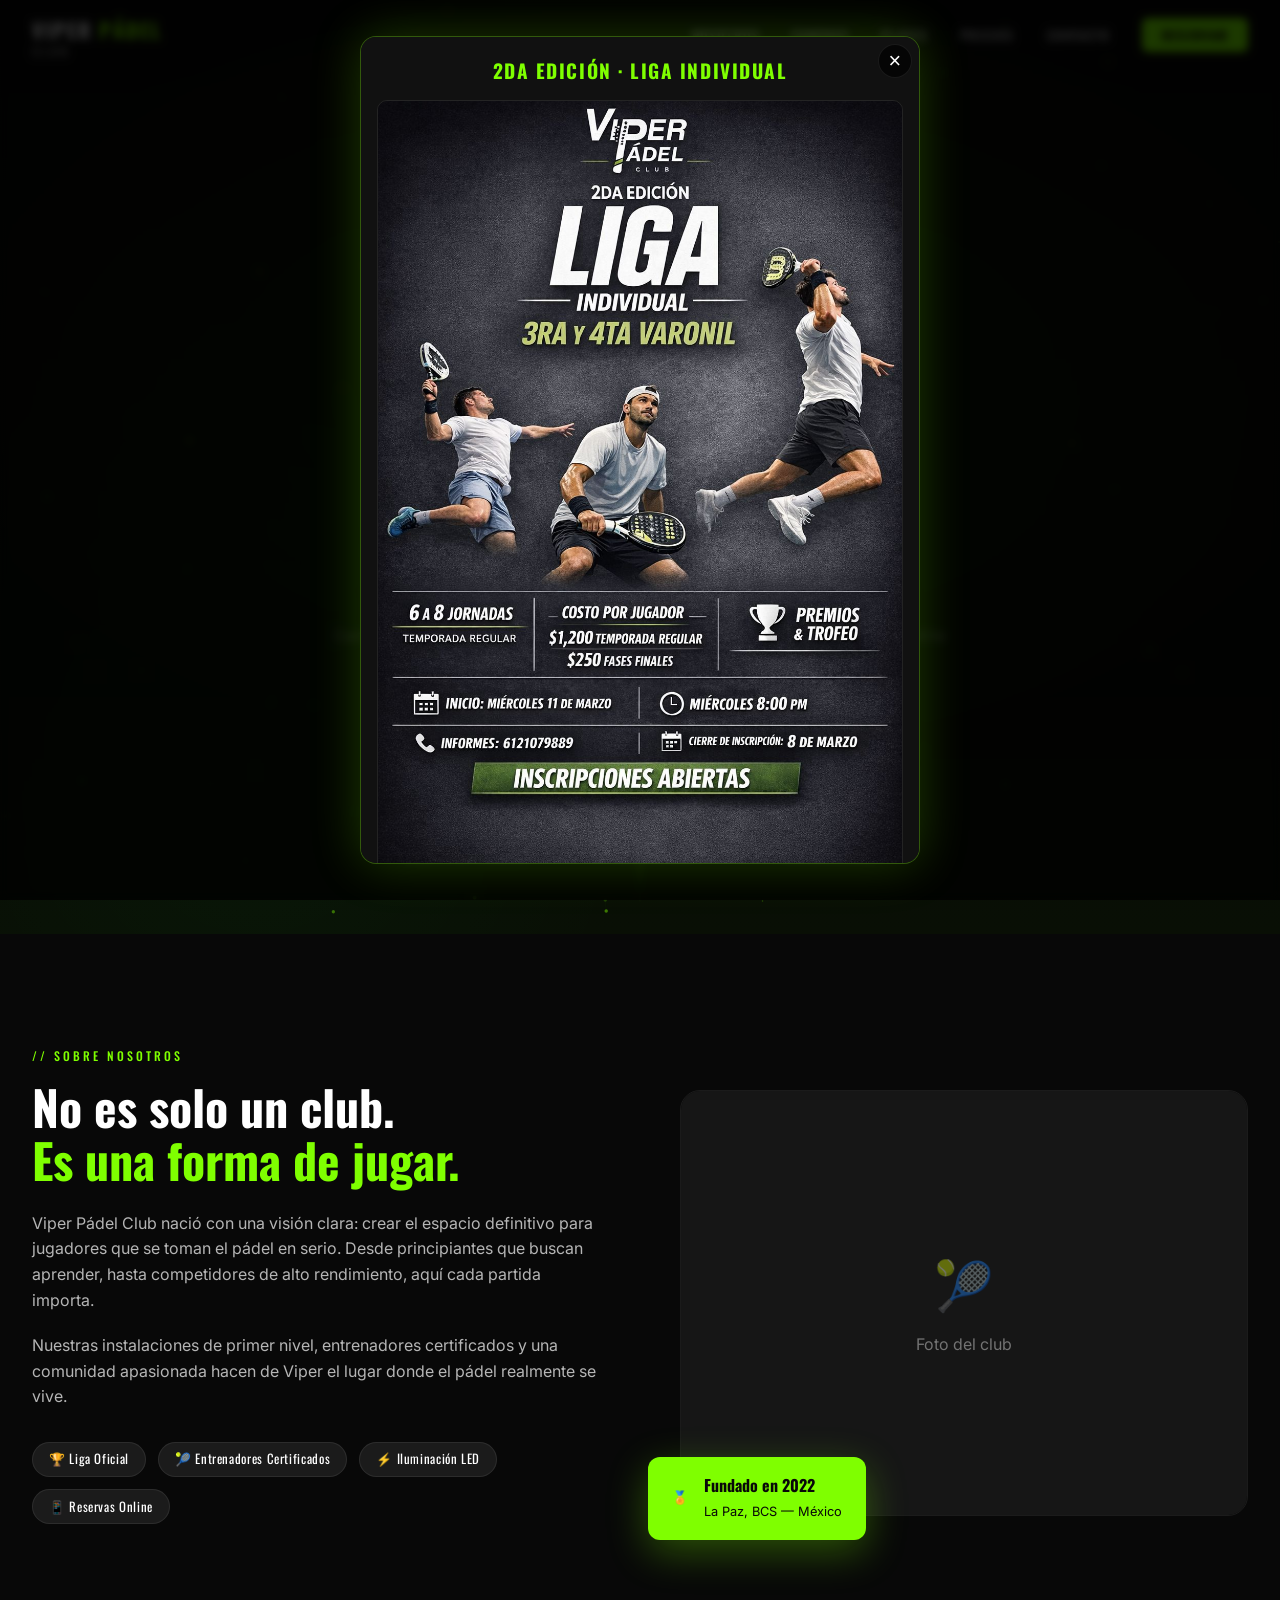
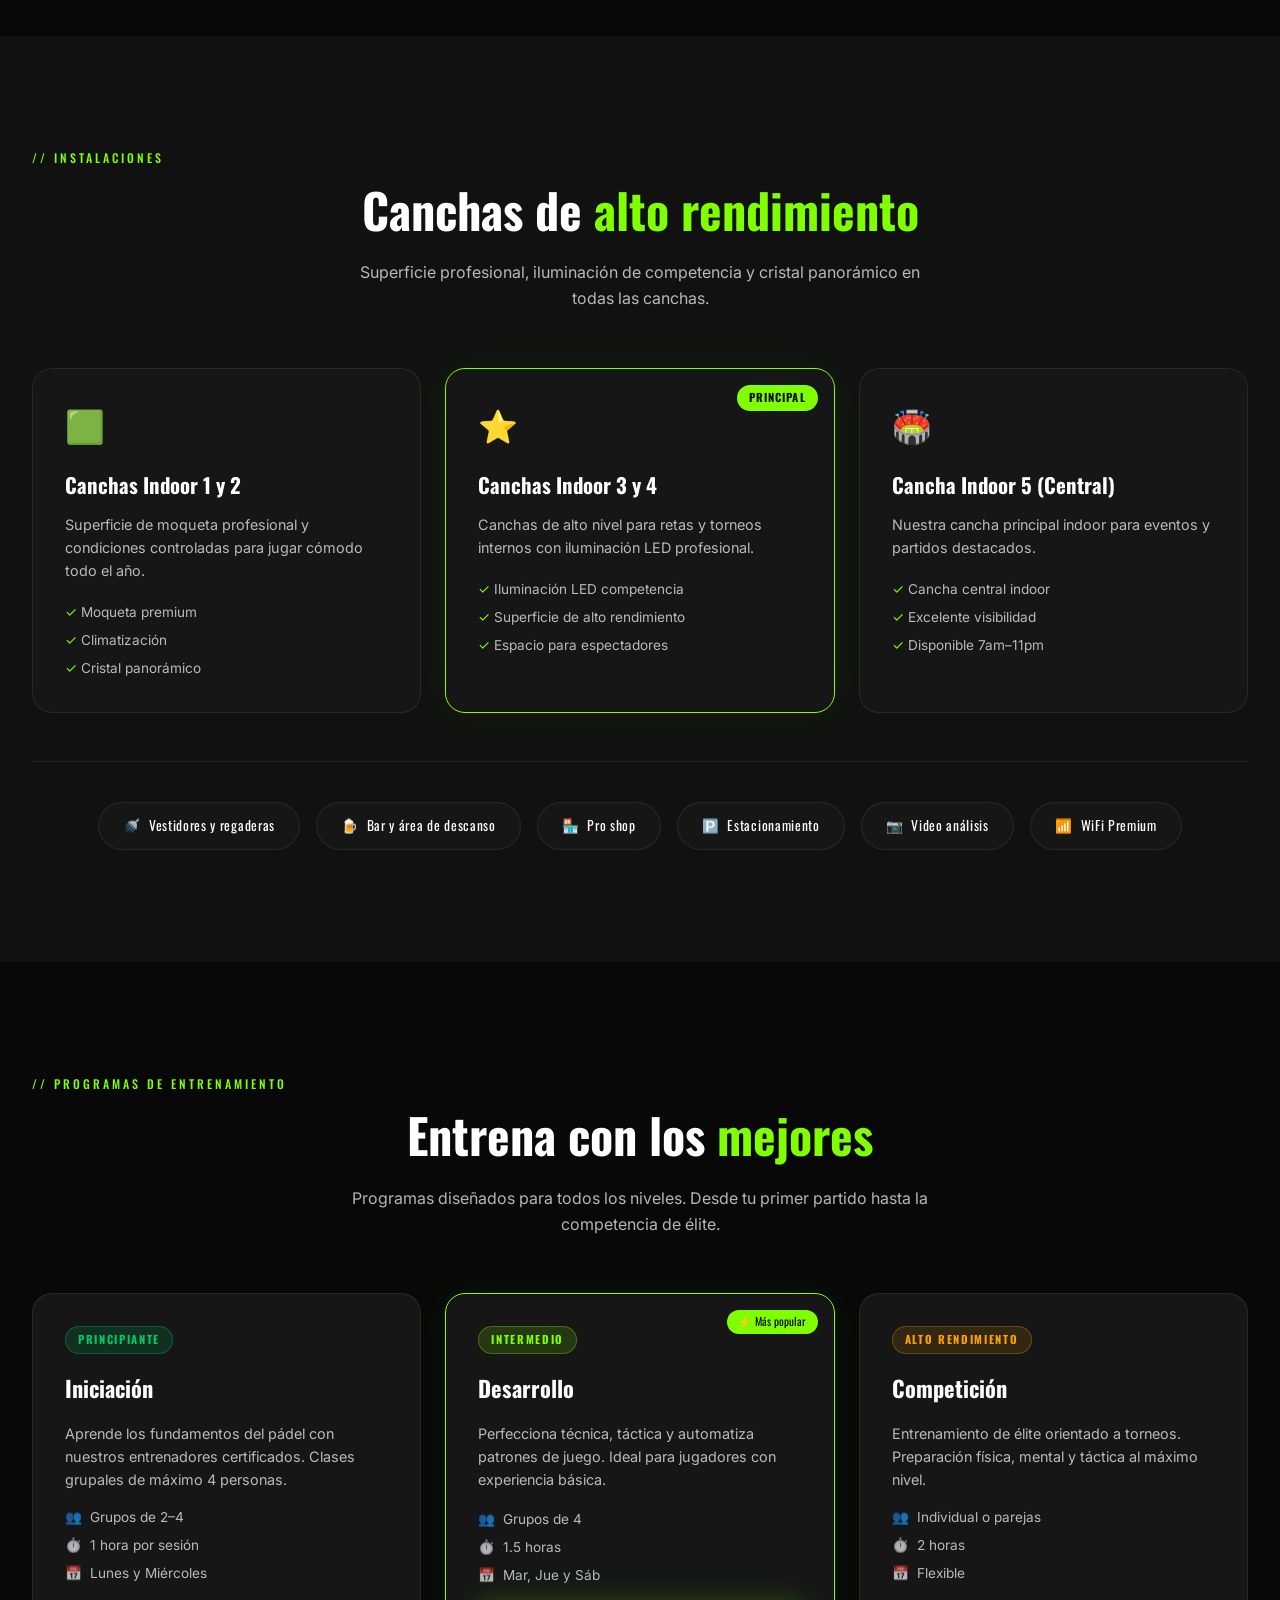
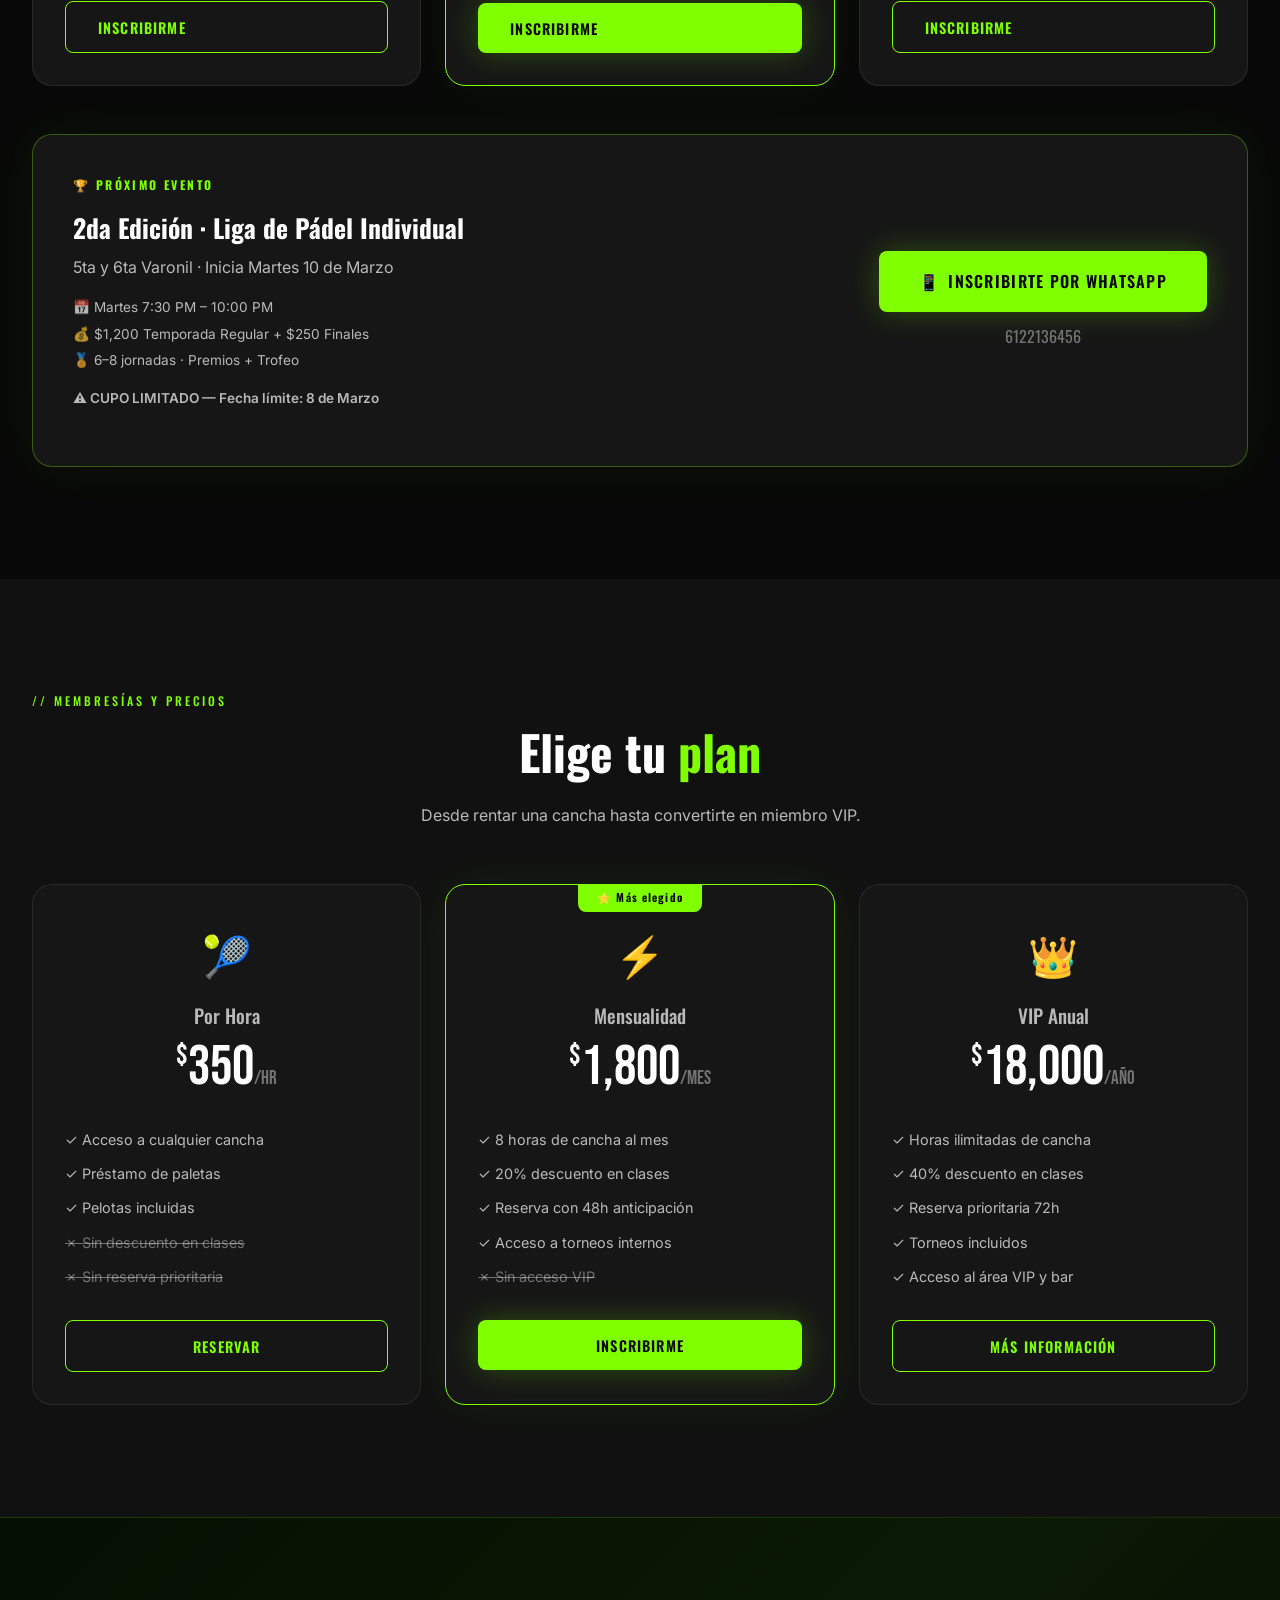
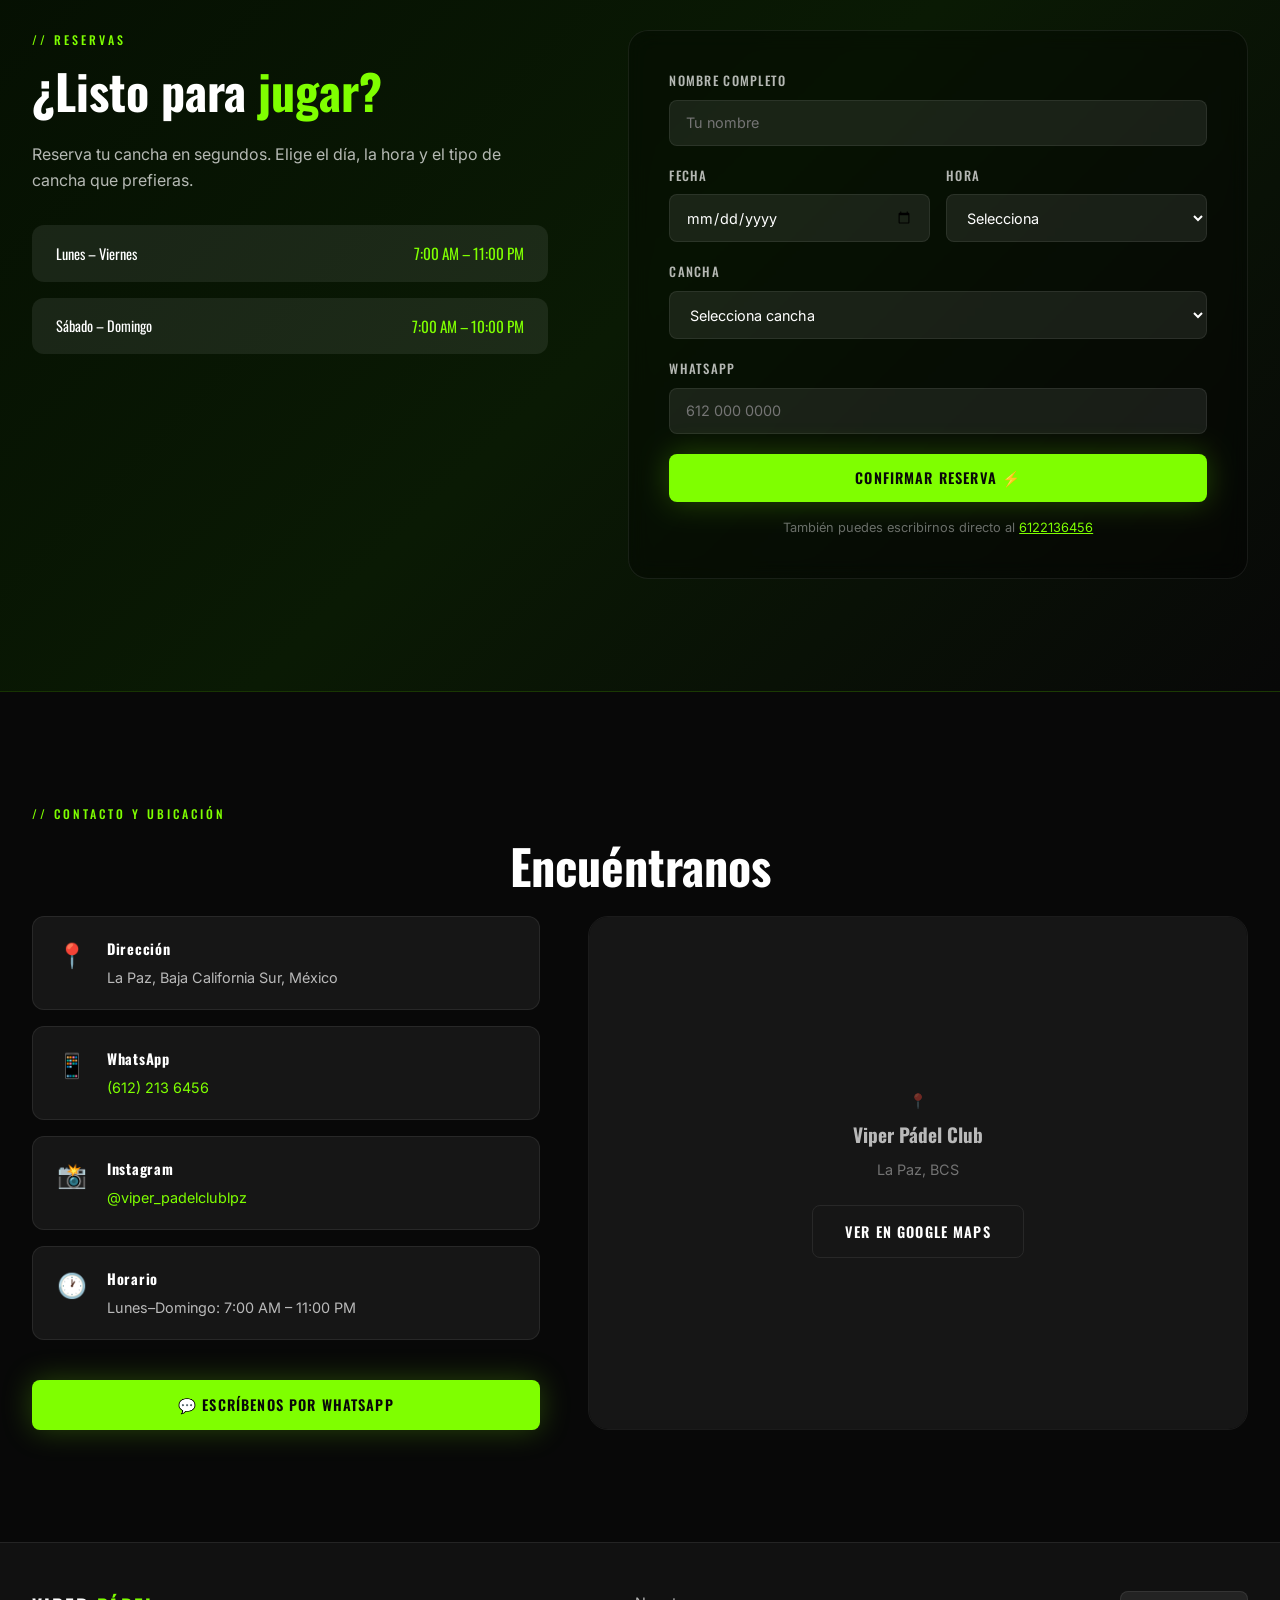
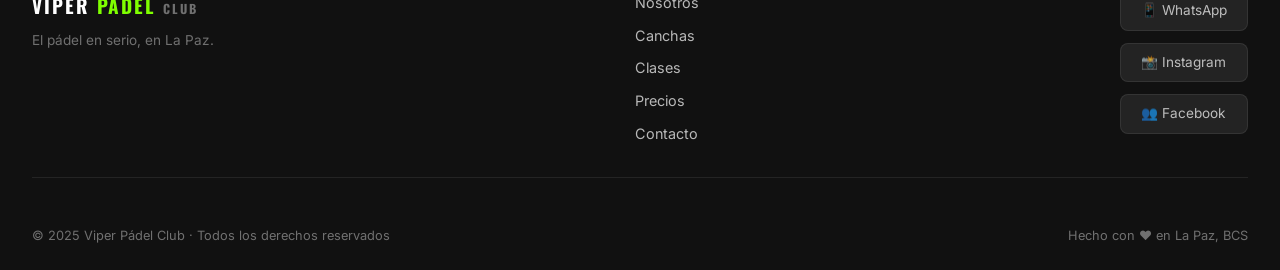
==== index.html @ 86508074 "first commit" ====
<!DOCTYPE html>
<html lang="es">
<head>
  <meta charset="UTF-8" />
  <meta name="viewport" content="width=device-width, initial-scale=1.0" />
  <title>Viper Pádel Club</title>
  <link rel="preconnect" href="https://fonts.googleapis.com" />
  <link rel="preconnect" href="https://fonts.gstatic.com" crossorigin />
  <link href="https://fonts.googleapis.com/css2?family=Bebas+Neue&family=Oswald:wght@300;400;500;600;700&family=Inter:wght@300;400;500;600&display=swap" rel="stylesheet" />
  <link rel="stylesheet" href="css/styles.css" />
</head>
<body>

  <!-- ════════════════ ANUNCIO EVENTO ════════════════ -->
  <div class="event-modal" id="eventModal" role="dialog" aria-modal="true" aria-labelledby="eventModalTitle">
    <div class="event-modal-backdrop" id="eventModalBackdrop"></div>
    <div class="event-modal-card">
      <button class="event-modal-close" id="eventModalClose" aria-label="Cerrar anuncio">×</button>
      <h2 class="event-modal-title" id="eventModalTitle">2da Edición · Liga Individual</h2>
      <img src="assets/images/evento-liga.jpg" alt="Anuncio Liga Individual Viper Pádel Club" class="event-modal-image" />
      <div class="event-modal-actions">
        <a href="https://wa.me/526121079889" target="_blank" class="btn btn-primary">Inscribirme por WhatsApp</a>
        <button class="btn btn-ghost" id="eventModalDismiss">Cerrar</button>
      </div>
    </div>
  </div>

  <!-- ════════════════ NAVBAR ════════════════ -->
  <nav class="navbar" id="navbar">
    <div class="nav-container">
      <a href="#hero" class="nav-logo">
        <!-- Cambia a <img src="assets/images/logo.png"> cuando tengas el archivo -->
        <span class="logo-text">VIPER <em>PÁDEL</em> <small>CLUB</small></span>
      </a>
      <button class="nav-toggle" id="navToggle" aria-label="Menú">
        <span></span><span></span><span></span>
      </button>
      <ul class="nav-links" id="navLinks">
        <li><a href="#nosotros">Nosotros</a></li>
        <li><a href="#canchas">Canchas</a></li>
        <li><a href="#clases">Clases</a></li>
        <li><a href="#precios">Precios</a></li>
        <li><a href="#contacto">Contacto</a></li>
        <li><a href="#reservar" class="nav-cta">Reservar</a></li>
      </ul>
    </div>
  </nav>

  <!-- ════════════════ HERO ════════════════ -->
  <section class="hero" id="hero">
    <div class="hero-bg"></div>
    <div class="hero-particles" id="particles"></div>
    <div class="hero-content">
      <div class="hero-logo">
        <!-- Descomenta cuando tengas el logo PNG:
        <img src="assets/images/logo.png" alt="Viper Pádel Club" class="hero-logo-img" />
        -->
        <div class="hero-logo-text">
          <span class="viper">VIPER</span>
          <span class="padel">PÁDEL</span>
          <span class="club-label">CLUB</span>
        </div>
      </div>
      <h1 class="hero-title">Donde el pádel<br /><em>se vive en serio</em></h1>
      <p class="hero-sub">Canchas de alto rendimiento · Entrenamiento profesional · Comunidad de élite</p>
      <div class="hero-actions">
        <a href="#reservar" class="btn btn-primary">Reserva tu cancha</a>
        <a href="#nosotros" class="btn btn-ghost">Conoce el club</a>
      </div>
      <div class="hero-stats">
        <div class="stat"><span class="stat-n">5</span><span class="stat-l">Canchas Indoor</span></div>
        <div class="stat-divider"></div>
        <div class="stat"><span class="stat-n">500+</span><span class="stat-l">Jugadores</span></div>
        <div class="stat-divider"></div>
        <div class="stat"><span class="stat-n">12</span><span class="stat-l">Torneos/año</span></div>
      </div>
    </div>
    <a href="#nosotros" class="hero-scroll">
      <span>Scroll</span>
      <div class="scroll-line"></div>
    </a>
  </section>

  <!-- ════════════════ NOSOTROS ════════════════ -->
  <section class="section" id="nosotros">
    <div class="container">
      <div class="section-label">// SOBRE NOSOTROS</div>
      <div class="about-grid">
        <div class="about-text" data-animate>
          <h2 class="section-title">No es solo un club.<br /><em>Es una forma de jugar.</em></h2>
          <p>Viper Pádel Club nació con una visión clara: crear el espacio definitivo para jugadores que se toman el pádel en serio. Desde principiantes que buscan aprender, hasta competidores de alto rendimiento, aquí cada partida importa.</p>
          <p>Nuestras instalaciones de primer nivel, entrenadores certificados y una comunidad apasionada hacen de Viper el lugar donde el pádel realmente se vive.</p>
          <div class="about-badges">
            <div class="badge">🏆 Liga Oficial</div>
            <div class="badge">🎾 Entrenadores Certificados</div>
            <div class="badge">⚡ Iluminación LED</div>
            <div class="badge">📱 Reservas Online</div>
          </div>
        </div>
        <div class="about-visual" data-animate>
          <div class="about-card-big">
            <div class="about-img-placeholder">
              <!-- <img src="assets/images/about.jpg" alt="Club" /> -->
              <div class="img-placeholder-content">
                <span class="placeholder-icon">🎾</span>
                <span>Foto del club</span>
              </div>
            </div>
          </div>
          <div class="about-float-card">
            <span class="float-icon">🏅</span>
            <div>
              <strong>Fundado en 2022</strong>
              <span>La Paz, BCS — México</span>
            </div>
          </div>
        </div>
      </div>
    </div>
  </section>

  <!-- ════════════════ CANCHAS ════════════════ -->
  <section class="section section-dark" id="canchas">
    <div class="container">
      <div class="section-label">// INSTALACIONES</div>
      <h2 class="section-title centered" data-animate>Canchas de <em>alto rendimiento</em></h2>
      <p class="section-sub centered" data-animate>Superficie profesional, iluminación de competencia y cristal panorámico en todas las canchas.</p>
      <div class="courts-grid">
        <div class="court-card" data-animate>
          <div class="court-icon">🟩</div>
          <h3>Canchas Indoor 1 y 2</h3>
          <p>Superficie de moqueta profesional y condiciones controladas para jugar cómodo todo el año.</p>
          <ul class="court-features">
            <li>✓ Moqueta premium</li>
            <li>✓ Climatización</li>
            <li>✓ Cristal panorámico</li>
          </ul>
        </div>
        <div class="court-card featured" data-animate>
          <div class="court-badge">Principal</div>
          <div class="court-icon">⭐</div>
          <h3>Canchas Indoor 3 y 4</h3>
          <p>Canchas de alto nivel para retas y torneos internos con iluminación LED profesional.</p>
          <ul class="court-features">
            <li>✓ Iluminación LED competencia</li>
            <li>✓ Superficie de alto rendimiento</li>
            <li>✓ Espacio para espectadores</li>
          </ul>
        </div>
        <div class="court-card" data-animate>
          <div class="court-icon">🏟️</div>
          <h3>Cancha Indoor 5 (Central)</h3>
          <p>Nuestra cancha principal indoor para eventos y partidos destacados.</p>
          <ul class="court-features">
            <li>✓ Cancha central indoor</li>
            <li>✓ Excelente visibilidad</li>
            <li>✓ Disponible 7am–11pm</li>
          </ul>
        </div>
      </div>
      <div class="amenities">
        <div class="amenity" data-animate><span>🚿</span> Vestidores y regaderas</div>
        <div class="amenity" data-animate><span>🍺</span> Bar y área de descanso</div>
        <div class="amenity" data-animate><span>🏪</span> Pro shop</div>
        <div class="amenity" data-animate><span>🅿️</span> Estacionamiento</div>
        <div class="amenity" data-animate><span>📷</span> Video análisis</div>
        <div class="amenity" data-animate><span>📶</span> WiFi Premium</div>
      </div>
    </div>
  </section>

  <!-- ════════════════ CLASES ════════════════ -->
  <section class="section" id="clases">
    <div class="container">
      <div class="section-label">// PROGRAMAS DE ENTRENAMIENTO</div>
      <h2 class="section-title centered" data-animate>Entrena con los <em>mejores</em></h2>
      <p class="section-sub centered" data-animate>Programas diseñados para todos los niveles. Desde tu primer partido hasta la competencia de élite.</p>
      <div class="programs-grid">
        <div class="program-card" data-animate>
          <div class="program-level beginner">Principiante</div>
          <h3>Iniciación</h3>
          <p>Aprende los fundamentos del pádel con nuestros entrenadores certificados. Clases grupales de máximo 4 personas.</p>
          <div class="program-details">
            <div class="prog-detail"><span>👥</span> Grupos de 2–4</div>
            <div class="prog-detail"><span>⏱️</span> 1 hora por sesión</div>
            <div class="prog-detail"><span>📅</span> Lunes y Miércoles</div>
          </div>
          <a href="#contacto" class="btn btn-outline">Inscribirme</a>
        </div>
        <div class="program-card featured" data-animate>
          <div class="program-level intermediate">Intermedio</div>
          <div class="popular-tag">⚡ Más popular</div>
          <h3>Desarrollo</h3>
          <p>Perfecciona técnica, táctica y automatiza patrones de juego. Ideal para jugadores con experiencia básica.</p>
          <div class="program-details">
            <div class="prog-detail"><span>👥</span> Grupos de 4</div>
            <div class="prog-detail"><span>⏱️</span> 1.5 horas</div>
            <div class="prog-detail"><span>📅</span> Mar, Jue y Sáb</div>
          </div>
          <a href="#contacto" class="btn btn-primary">Inscribirme</a>
        </div>
        <div class="program-card" data-animate>
          <div class="program-level advanced">Alto Rendimiento</div>
          <h3>Competición</h3>
          <p>Entrenamiento de élite orientado a torneos. Preparación física, mental y táctica al máximo nivel.</p>
          <div class="program-details">
            <div class="prog-detail"><span>👥</span> Individual o parejas</div>
            <div class="prog-detail"><span>⏱️</span> 2 horas</div>
            <div class="prog-detail"><span>📅</span> Flexible</div>
          </div>
          <a href="#contacto" class="btn btn-outline">Inscribirme</a>
        </div>
      </div>

      <!-- Liga promo -->
      <div class="liga-promo" data-animate>
        <div class="liga-promo-content">
          <div class="liga-tag">🏆 PRÓXIMO EVENTO</div>
          <h3>2da Edición · Liga de Pádel Individual</h3>
          <p>5ta y 6ta Varonil · Inicia Martes 10 de Marzo</p>
          <div class="liga-info">
            <span>📅 Martes 7:30 PM – 10:00 PM</span>
            <span>💰 $1,200 Temporada Regular + $250 Finales</span>
            <span>🏅 6–8 jornadas · Premios + Trofeo</span>
          </div>
          <p class="liga-urgency">⚠️ CUPO LIMITADO — Fecha límite: 8 de Marzo</p>
        </div>
        <div class="liga-promo-cta">
          <a href="https://wa.me/526122136456" target="_blank" class="btn btn-primary btn-lg">
            <span>📱</span> Inscribirte por WhatsApp
          </a>
          <span class="liga-contact">6122136456</span>
        </div>
      </div>
    </div>
  </section>

  <!-- ════════════════ PRECIOS ════════════════ -->
  <section class="section section-dark" id="precios">
    <div class="container">
      <div class="section-label">// MEMBRESÍAS Y PRECIOS</div>
      <h2 class="section-title centered" data-animate>Elige tu <em>plan</em></h2>
      <p class="section-sub centered" data-animate>Desde rentar una cancha hasta convertirte en miembro VIP.</p>
      <div class="pricing-grid">
        <div class="pricing-card" data-animate>
          <div class="pricing-header">
            <span class="pricing-icon">🎾</span>
            <h3>Por Hora</h3>
            <div class="pricing-price"><span class="currency">$</span>350<span class="period">/hr</span></div>
          </div>
          <ul class="pricing-features">
            <li>✓ Acceso a cualquier cancha</li>
            <li>✓ Préstamo de paletas</li>
            <li>✓ Pelotas incluidas</li>
            <li class="disabled">✗ Sin descuento en clases</li>
            <li class="disabled">✗ Sin reserva prioritaria</li>
          </ul>
          <a href="#reservar" class="btn btn-outline btn-full">Reservar</a>
        </div>
        <div class="pricing-card featured" data-animate>
          <div class="pricing-popular">⭐ Más elegido</div>
          <div class="pricing-header">
            <span class="pricing-icon">⚡</span>
            <h3>Mensualidad</h3>
            <div class="pricing-price"><span class="currency">$</span>1,800<span class="period">/mes</span></div>
          </div>
          <ul class="pricing-features">
            <li>✓ 8 horas de cancha al mes</li>
            <li>✓ 20% descuento en clases</li>
            <li>✓ Reserva con 48h anticipación</li>
            <li>✓ Acceso a torneos internos</li>
            <li class="disabled">✗ Sin acceso VIP</li>
          </ul>
          <a href="#contacto" class="btn btn-primary btn-full">Inscribirme</a>
        </div>
        <div class="pricing-card" data-animate>
          <div class="pricing-header">
            <span class="pricing-icon">👑</span>
            <h3>VIP Anual</h3>
            <div class="pricing-price"><span class="currency">$</span>18,000<span class="period">/año</span></div>
          </div>
          <ul class="pricing-features">
            <li>✓ Horas ilimitadas de cancha</li>
            <li>✓ 40% descuento en clases</li>
            <li>✓ Reserva prioritaria 72h</li>
            <li>✓ Torneos incluidos</li>
            <li>✓ Acceso al área VIP y bar</li>
          </ul>
          <a href="#contacto" class="btn btn-outline btn-full">Más información</a>
        </div>
      </div>
    </div>
  </section>

  <!-- ════════════════ RESERVAR ════════════════ -->
  <section class="section section-accent" id="reservar">
    <div class="container">
      <div class="reserve-split">
        <div class="reserve-text" data-animate>
          <div class="section-label">// RESERVAS</div>
          <h2 class="section-title">¿Listo para <em>jugar?</em></h2>
          <p>Reserva tu cancha en segundos. Elige el día, la hora y el tipo de cancha que prefieras.</p>
          <div class="reserve-hours">
            <div class="hour-row">
              <span class="day">Lunes – Viernes</span>
              <span class="time">7:00 AM – 11:00 PM</span>
            </div>
            <div class="hour-row">
              <span class="day">Sábado – Domingo</span>
              <span class="time">7:00 AM – 10:00 PM</span>
            </div>
          </div>
        </div>
        <form class="reserve-form" data-animate>
          <div class="form-group">
            <label>Nombre completo</label>
            <input type="text" placeholder="Tu nombre" required />
          </div>
          <div class="form-row">
            <div class="form-group">
              <label>Fecha</label>
              <input type="date" required />
            </div>
            <div class="form-group">
              <label>Hora</label>
              <select required>
                <option value="">Selecciona</option>
                <option>7:00 AM</option><option>8:00 AM</option>
                <option>9:00 AM</option><option>10:00 AM</option>
                <option>11:00 AM</option><option>12:00 PM</option>
                <option>1:00 PM</option><option>2:00 PM</option>
                <option>3:00 PM</option><option>4:00 PM</option>
                <option>5:00 PM</option><option>6:00 PM</option>
                <option>7:00 PM</option><option>8:00 PM</option>
                <option>9:00 PM</option><option>10:00 PM</option>
              </select>
            </div>
          </div>
          <div class="form-group">
            <label>Cancha</label>
            <select required>
              <option value="">Selecciona cancha</option>
              <option>Cancha Indoor 1</option>
              <option>Cancha Indoor 2</option>
              <option>Cancha Indoor 3</option>
              <option>Cancha Indoor 4</option>
              <option>Cancha Indoor 5 (Central)</option>
            </select>
          </div>
          <div class="form-group">
            <label>WhatsApp</label>
            <input type="tel" placeholder="612 000 0000" required />
          </div>
          <button type="submit" class="btn btn-primary btn-full">
            Confirmar Reserva ⚡
          </button>
          <p class="form-note">También puedes escribirnos directo al <a href="https://wa.me/526122136456" target="_blank">6122136456</a></p>
        </form>
      </div>
    </div>
  </section>

  <!-- ════════════════ CONTACTO ════════════════ -->
  <section class="section" id="contacto">
    <div class="container">
      <div class="section-label">// CONTACTO Y UBICACIÓN</div>
      <h2 class="section-title centered" data-animate>Encuéntranos</h2>
      <div class="contact-grid">
        <div class="contact-info" data-animate>
          <div class="contact-card">
            <span class="contact-icon">📍</span>
            <div>
              <strong>Dirección</strong>
              <p>La Paz, Baja California Sur, México</p>
            </div>
          </div>
          <div class="contact-card">
            <span class="contact-icon">📱</span>
            <div>
              <strong>WhatsApp</strong>
              <p><a href="https://wa.me/526122136456">(612) 213 6456</a></p>
            </div>
          </div>
          <div class="contact-card">
            <span class="contact-icon">📸</span>
            <div>
              <strong>Instagram</strong>
              <p><a href="https://www.instagram.com/viper_padelclublpz/" target="_blank">@viper_padelclublpz</a></p>
            </div>
          </div>
          <div class="contact-card">
            <span class="contact-icon">🕐</span>
            <div>
              <strong>Horario</strong>
              <p>Lunes–Domingo: 7:00 AM – 11:00 PM</p>
            </div>
          </div>
          <a href="https://wa.me/526122136456" target="_blank" class="btn btn-primary btn-full" style="margin-top:1.5rem">
            💬 Escríbenos por WhatsApp
          </a>
        </div>
        <div class="contact-map" data-animate>
          <div class="map-placeholder">
            <span class="map-pin">📍</span>
            <strong>Viper Pádel Club</strong>
            <span>La Paz, BCS</span>
            <a href="https://maps.google.com" target="_blank" class="btn btn-ghost" style="margin-top:1rem">Ver en Google Maps</a>
          </div>
        </div>
      </div>
    </div>
  </section>

  <!-- ════════════════ FOOTER ════════════════ -->
  <footer class="footer">
    <div class="container">
      <div class="footer-top">
        <div class="footer-brand">
          <div class="footer-logo-text">VIPER <em>PÁDEL</em> <small>CLUB</small></div>
          <p>El pádel en serio, en La Paz.</p>
        </div>
        <div class="footer-links">
          <a href="#nosotros">Nosotros</a>
          <a href="#canchas">Canchas</a>
          <a href="#clases">Clases</a>
          <a href="#precios">Precios</a>
          <a href="#contacto">Contacto</a>
        </div>
        <div class="footer-social">
          <a href="https://wa.me/526122136456" target="_blank" class="social-btn">📱 WhatsApp</a>
          <a href="https://www.instagram.com/viper_padelclublpz/" target="_blank" class="social-btn">📸 Instagram</a>
          <a href="#" class="social-btn">👥 Facebook</a>
        </div>
      </div>
      <div class="footer-bottom">
        <span>© 2025 Viper Pádel Club · Todos los derechos reservados</span>
        <span>Hecho con ❤️ en La Paz, BCS</span>
      </div>
    </div>
  </footer>

  <script src="js/main.js"></script>
</body>
</html>
---- css/styles.css ----
/* ═══════════════════════════════════════════════════════════════
   VIPER PÁDEL CLUB — CSS
   Paleta: Negro profundo + Verde neón + Blanco
   ═══════════════════════════════════════════════════════════════ */

:root {
  --black:       #080808;
  --black-2:     #111111;
  --black-3:     #1a1a1a;
  --card-bg:     #161616;
  --border:      rgba(255,255,255,0.08);
  --green:       #7FFF00;
  --green-dim:   #5abf00;
  --green-glow:  rgba(127,255,0,0.18);
  --green-glow2: rgba(127,255,0,0.06);
  --white:       #ffffff;
  --white-70:    rgba(255,255,255,0.70);
  --white-40:    rgba(255,255,255,0.40);
  --white-15:    rgba(255,255,255,0.08);
  --font-display: 'Bebas Neue', sans-serif;
  --font-title:   'Oswald', sans-serif;
  --font-body:    'Inter', sans-serif;
  --radius:       12px;
  --radius-lg:    20px;
  --transition:   0.3s cubic-bezier(.4,0,.2,1);
  --nav-h:        72px;
}

*, *::before, *::after { box-sizing: border-box; margin: 0; padding: 0; }

html { scroll-behavior: smooth; }

body {
  background: var(--black);
  color: var(--white);
  font-family: var(--font-body);
  line-height: 1.6;
  overflow-x: hidden;
}

/* ══════════════════════════════════
   EVENT MODAL
══════════════════════════════════ */
.event-modal {
  position: fixed;
  inset: 0;
  z-index: 2000;
  display: none;
  align-items: center;
  justify-content: center;
  padding: 1rem;
}
.event-modal.open { display: flex; }
.event-modal-backdrop {
  position: absolute;
  inset: 0;
  background: rgba(0, 0, 0, 0.78);
  backdrop-filter: blur(4px);
}
.event-modal-card {
  position: relative;
  z-index: 1;
  width: min(560px, 96vw);
  max-height: 92vh;
  overflow: auto;
  background: #111;
  border: 1px solid rgba(127,255,0,0.3);
  border-radius: 16px;
  box-shadow: 0 0 50px rgba(127,255,0,0.22);
  padding: 1rem;
}
.event-modal-title {
  font-family: var(--font-title);
  text-transform: uppercase;
  letter-spacing: .08em;
  font-size: 1.2rem;
  margin: .2rem 0 .8rem;
  color: var(--green);
  text-align: center;
}
.event-modal-image {
  width: 100%;
  border-radius: 10px;
  display: block;
  border: 1px solid var(--border);
}
.event-modal-close {
  position: absolute;
  top: .45rem;
  right: .45rem;
  width: 34px;
  height: 34px;
  border-radius: 999px;
  border: 1px solid var(--border);
  background: rgba(0,0,0,.65);
  color: var(--white);
  font-size: 1.35rem;
  cursor: pointer;
}
.event-modal-actions {
  display: flex;
  gap: .75rem;
  justify-content: center;
  flex-wrap: wrap;
  margin-top: .9rem;
}

/* ── Scrollbar ── */
::-webkit-scrollbar { width: 6px; }
::-webkit-scrollbar-track { background: var(--black-2); }
::-webkit-scrollbar-thumb { background: var(--green-dim); border-radius: 99px; }

/* ══════════════════════════════════
   NAVBAR
══════════════════════════════════ */
.navbar {
  position: fixed; top: 0; left: 0; right: 0; z-index: 999;
  height: var(--nav-h);
  display: flex; align-items: center;
  background: transparent;
  transition: background var(--transition), backdrop-filter var(--transition);
}
.navbar.scrolled {
  background: rgba(8,8,8,0.95);
  backdrop-filter: blur(20px);
  border-bottom: 1px solid var(--border);
}
.nav-container {
  width: 100%; max-width: 1280px;
  margin: 0 auto; padding: 0 2rem;
  display: flex; align-items: center; justify-content: space-between;
}
.nav-logo { text-decoration: none; }
.logo-text {
  font-family: var(--font-title);
  font-size: 1.3rem; font-weight: 700; letter-spacing: .1em;
  color: var(--white);
}
.logo-text em { color: var(--green); font-style: normal; }
.logo-text small { font-size: .65em; color: var(--white-40); display: block; line-height: 1; margin-top: -2px; }

.nav-links { list-style: none; display: flex; align-items: center; gap: 2rem; }
.nav-links a {
  font-family: var(--font-title);
  font-size: .85rem; font-weight: 500; letter-spacing: .08em;
  text-decoration: none; color: var(--white-70);
  text-transform: uppercase;
  transition: color var(--transition);
}
.nav-links a:hover { color: var(--green); }
.nav-cta {
  background: var(--green) !important;
  color: var(--black) !important;
  padding: .45rem 1.25rem;
  border-radius: 6px;
  font-weight: 700 !important;
  transition: opacity var(--transition) !important;
}
.nav-cta:hover { opacity: .85; }

.nav-toggle { display: none; background: none; border: none; cursor: pointer; padding: 4px; flex-direction: column; gap: 5px; }
.nav-toggle span { display: block; width: 24px; height: 2px; background: var(--white); border-radius: 2px; transition: var(--transition); }

/* ══════════════════════════════════
   HERO
══════════════════════════════════ */
.hero {
  position: relative; min-height: 100vh;
  display: flex; align-items: center; justify-content: center;
  overflow: hidden;
}
.hero-bg {
  position: absolute; inset: 0;
  background:
    radial-gradient(ellipse 80% 60% at 50% 40%, rgba(127,255,0,0.07) 0%, transparent 70%),
    radial-gradient(ellipse 50% 80% at 20% 80%, rgba(0,255,80,0.04) 0%, transparent 60%),
    linear-gradient(180deg, var(--black) 0%, #090f05 100%);
}
.hero-particles {
  position: absolute; inset: 0; pointer-events: none;
}
.hero-content {
  position: relative; z-index: 2;
  text-align: center; padding: 8rem 2rem 4rem;
  max-width: 900px;
}
.hero-logo { margin-bottom: 2rem; }
.hero-logo-text {
  display: flex; flex-direction: column; align-items: center;
  line-height: 1;
}
.hero-logo-text .viper {
  font-family: var(--font-display);
  font-size: clamp(5rem, 14vw, 11rem);
  color: var(--white);
  letter-spacing: .04em;
  text-shadow: 0 0 80px var(--green-glow);
}
.hero-logo-text .padel {
  font-family: var(--font-display);
  font-size: clamp(4rem, 12vw, 9rem);
  color: var(--green);
  letter-spacing: .04em;
  margin-top: -.4em;
  text-shadow: 0 0 60px rgba(127,255,0,0.5);
}
.hero-logo-text .club-label {
  font-family: var(--font-title);
  font-size: clamp(.8rem, 2vw, 1.2rem);
  letter-spacing: .5em;
  color: var(--white-40);
  text-transform: uppercase;
  margin-top: .4rem;
}
.hero-logo-img { max-width: min(420px, 80vw); filter: drop-shadow(0 0 40px var(--green-glow)); }

.hero-title {
  font-family: var(--font-title);
  font-size: clamp(2rem, 4.5vw, 3.2rem);
  font-weight: 300; letter-spacing: .03em;
  color: var(--white-70); margin: 1rem 0 .75rem;
}
.hero-title em { color: var(--white); font-style: normal; font-weight: 600; }
.hero-sub { color: var(--white-40); font-size: .95rem; letter-spacing: .05em; margin-bottom: 2.5rem; }
.hero-actions { display: flex; gap: 1rem; justify-content: center; flex-wrap: wrap; margin-bottom: 3.5rem; }

.hero-stats {
  display: flex; align-items: center; justify-content: center; gap: 2.5rem;
  flex-wrap: wrap;
}
.stat { text-align: center; }
.stat-n {
  display: block;
  font-family: var(--font-display); font-size: 3rem; color: var(--green);
  line-height: 1;
}
.stat-l { font-size: .75rem; color: var(--white-40); letter-spacing: .1em; text-transform: uppercase; }
.stat-divider { width: 1px; height: 3rem; background: var(--border); }

.hero-scroll {
  position: absolute; bottom: 2rem; left: 50%; transform: translateX(-50%);
  display: flex; flex-direction: column; align-items: center; gap: .5rem;
  text-decoration: none; color: var(--white-40);
  font-size: .7rem; letter-spacing: .15em; text-transform: uppercase;
}
.scroll-line {
  width: 1px; height: 50px;
  background: linear-gradient(var(--green), transparent);
  animation: scrollLine 1.5s ease-in-out infinite;
}
@keyframes scrollLine { 0%,100%{opacity:.2;transform:scaleY(.3)} 50%{opacity:1;transform:scaleY(1)} }

/* ══════════════════════════════════
   BUTTONS
══════════════════════════════════ */
.btn {
  display: inline-flex; align-items: center; gap: .5rem;
  font-family: var(--font-title); font-weight: 600; font-size: .9rem;
  letter-spacing: .08em; text-transform: uppercase;
  padding: .85rem 2rem; border-radius: 8px;
  text-decoration: none; border: none; cursor: pointer;
  transition: all var(--transition); white-space: nowrap;
}
.btn-primary {
  background: var(--green); color: var(--black);
  box-shadow: 0 0 30px rgba(127,255,0,0.25);
}
.btn-primary:hover { background: #9fff2a; box-shadow: 0 0 50px rgba(127,255,0,0.45); transform: translateY(-2px); }
.btn-ghost {
  background: transparent; color: var(--white);
  border: 1px solid var(--border);
}
.btn-ghost:hover { border-color: var(--green); color: var(--green); }
.btn-outline {
  background: transparent; color: var(--green);
  border: 1.5px solid var(--green);
}
.btn-outline:hover { background: var(--green); color: var(--black); }
.btn-lg { padding: 1.1rem 2.5rem; font-size: 1rem; }
.btn-full { width: 100%; justify-content: center; }

/* ══════════════════════════════════
   SECTIONS — BASE
══════════════════════════════════ */
.section { padding: 7rem 0; }
.section-dark { background: var(--black-2); }
.section-accent {
  background: linear-gradient(135deg, #050f02 0%, #0a1a04 50%, var(--black) 100%);
  border-top: 1px solid rgba(127,255,0,0.15);
  border-bottom: 1px solid rgba(127,255,0,0.15);
}
.container { max-width: 1280px; margin: 0 auto; padding: 0 2rem; }
.section-label {
  font-family: var(--font-title); font-size: .75rem; font-weight: 500;
  letter-spacing: .25em; color: var(--green); text-transform: uppercase;
  margin-bottom: 1rem;
}
.section-title {
  font-family: var(--font-title); font-size: clamp(2rem, 4vw, 3rem);
  font-weight: 700; line-height: 1.1; margin-bottom: 1.5rem;
}
.section-title em { color: var(--green); font-style: normal; }
.section-title.centered { text-align: center; }
.section-sub { color: var(--white-70); font-size: 1rem; max-width: 600px; margin-bottom: 3.5rem; }
.section-sub.centered { text-align: center; margin-left: auto; margin-right: auto; }

/* ══════════════════════════════════
   ABOUT
══════════════════════════════════ */
.about-grid {
  display: grid; grid-template-columns: 1fr 1fr; gap: 5rem;
  align-items: center;
}
.about-text p { color: var(--white-70); margin-bottom: 1.25rem; }
.about-badges { display: flex; flex-wrap: wrap; gap: .75rem; margin-top: 2rem; }
.badge {
  background: var(--white-15); border: 1px solid var(--border);
  padding: .4rem 1rem; border-radius: 999px;
  font-size: .8rem; font-family: var(--font-title); letter-spacing: .05em;
  transition: border-color var(--transition);
}
.badge:hover { border-color: var(--green); color: var(--green); }
.about-visual { position: relative; }
.about-card-big {
  border-radius: var(--radius-lg); overflow: hidden;
  border: 1px solid var(--border); aspect-ratio: 4/3;
}
.about-img-placeholder, .img-placeholder-content {
  width: 100%; height: 100%;
  background: var(--card-bg);
  display: flex; flex-direction: column; align-items: center; justify-content: center;
  gap: .5rem; color: var(--white-40);
}
.placeholder-icon { font-size: 3rem; }
.about-float-card {
  position: absolute; bottom: -1.5rem; left: -2rem;
  background: var(--green); color: var(--black);
  padding: 1rem 1.5rem; border-radius: var(--radius);
  display: flex; align-items: center; gap: 1rem;
  box-shadow: 0 12px 40px rgba(127,255,0,0.3);
}
.about-float-card strong { display: block; font-family: var(--font-title); font-weight: 700; }
.about-float-card span { font-size: .8rem; }
.float-icon { font-size: 2rem; }

/* ══════════════════════════════════
   COURTS
══════════════════════════════════ */
.courts-grid {
  display: grid; grid-template-columns: repeat(3, 1fr); gap: 1.5rem;
  margin-bottom: 3rem;
}
.court-card {
  background: var(--card-bg); border: 1px solid var(--border);
  border-radius: var(--radius-lg); padding: 2rem;
  position: relative; transition: all var(--transition);
}
.court-card:hover { border-color: rgba(127,255,0,0.3); transform: translateY(-4px); }
.court-card.featured {
  border-color: var(--green); box-shadow: 0 0 40px var(--green-glow2);
}
.court-badge {
  position: absolute; top: 1rem; right: 1rem;
  background: var(--green); color: var(--black);
  font-family: var(--font-title); font-size: .7rem; font-weight: 700;
  letter-spacing: .1em; text-transform: uppercase;
  padding: .25rem .75rem; border-radius: 999px;
}
.court-icon { font-size: 2rem; margin-bottom: 1rem; }
.court-card h3 { font-family: var(--font-title); font-size: 1.3rem; margin-bottom: .75rem; }
.court-card p { color: var(--white-70); font-size: .9rem; margin-bottom: 1.25rem; }
.court-features { list-style: none; display: flex; flex-direction: column; gap: .4rem; }
.court-features li { font-size: .85rem; color: var(--white-70); }
.court-features li::first-letter { color: var(--green); }

.amenities {
  display: flex; flex-wrap: wrap; gap: 1rem; justify-content: center;
  border-top: 1px solid var(--border); padding-top: 2.5rem;
}
.amenity {
  background: var(--card-bg); border: 1px solid var(--border);
  padding: .75rem 1.5rem; border-radius: 999px;
  font-size: .85rem; font-family: var(--font-title); letter-spacing: .05em;
  display: flex; align-items: center; gap: .5rem;
  transition: all var(--transition);
}
.amenity:hover { border-color: var(--green); color: var(--green); }

/* ══════════════════════════════════
   PROGRAMS / CLASES
══════════════════════════════════ */
.programs-grid {
  display: grid; grid-template-columns: repeat(3, 1fr); gap: 1.5rem;
  margin-bottom: 3rem;
}
.program-card {
  background: var(--card-bg); border: 1px solid var(--border);
  border-radius: var(--radius-lg); padding: 2rem;
  position: relative; transition: all var(--transition);
  display: flex; flex-direction: column; gap: 1rem;
}
.program-card:hover { transform: translateY(-4px); border-color: rgba(127,255,0,0.2); }
.program-card.featured { border-color: var(--green); box-shadow: 0 0 40px var(--green-glow2); }
.program-level {
  font-family: var(--font-title); font-size: .7rem; font-weight: 700;
  letter-spacing: .15em; text-transform: uppercase;
  padding: .25rem .75rem; border-radius: 999px; width: fit-content;
}
.program-level.beginner  { background: rgba(0,200,100,0.15); color: #00c864; border: 1px solid rgba(0,200,100,0.3); }
.program-level.intermediate { background: rgba(127,255,0,0.15); color: var(--green); border: 1px solid rgba(127,255,0,0.3); }
.program-level.advanced  { background: rgba(255,160,0,0.12); color: #ffa000; border: 1px solid rgba(255,160,0,0.3); }
.popular-tag {
  position: absolute; top: 1rem; right: 1rem;
  background: var(--green); color: var(--black);
  font-size: .7rem; font-family: var(--font-title);
  padding: .2rem .7rem; border-radius: 999px;
}
.program-card h3 { font-family: var(--font-title); font-size: 1.4rem; }
.program-card > p { color: var(--white-70); font-size: .9rem; flex: 1; }
.program-details { display: flex; flex-direction: column; gap: .4rem; }
.prog-detail { display: flex; align-items: center; gap: .5rem; font-size: .85rem; color: var(--white-70); }

/* Liga promo */
.liga-promo {
  background: var(--card-bg); border: 1px solid rgba(127,255,0,0.3);
  border-radius: var(--radius-lg); padding: 2.5rem;
  display: flex; align-items: center; justify-content: space-between;
  gap: 2rem; flex-wrap: wrap;
  box-shadow: 0 0 60px var(--green-glow2);
}
.liga-tag {
  font-family: var(--font-title); font-size: .75rem; font-weight: 700;
  letter-spacing: .2em; text-transform: uppercase; color: var(--green);
  margin-bottom: .75rem;
}
.liga-promo-content h3 {
  font-family: var(--font-title); font-size: 1.6rem;
  margin-bottom: .5rem;
}
.liga-promo-content > p { color: var(--white-70); margin-bottom: 1rem; }
.liga-info { display: flex; flex-direction: column; gap: .3rem; }
.liga-info span { font-size: .85rem; color: var(--white-70); }
.liga-urgency { margin-top: 1rem; color: #ffa000; font-size: .85rem; font-weight: 600; }
.liga-promo-cta { display: flex; flex-direction: column; align-items: center; gap: .75rem; }
.liga-contact { font-family: var(--font-title); font-size: 1rem; color: var(--white-40); }

/* ══════════════════════════════════
   PRICING
══════════════════════════════════ */
.pricing-grid {
  display: grid; grid-template-columns: repeat(3, 1fr); gap: 1.5rem;
}
.pricing-card {
  background: var(--card-bg); border: 1px solid var(--border);
  border-radius: var(--radius-lg); padding: 2rem;
  position: relative; transition: all var(--transition);
}
.pricing-card:hover { transform: translateY(-4px); }
.pricing-card.featured { border-color: var(--green); box-shadow: 0 0 50px var(--green-glow2); }
.pricing-popular {
  position: absolute; top: -1px; left: 50%; transform: translateX(-50%);
  background: var(--green); color: var(--black);
  font-family: var(--font-title); font-size: .7rem; font-weight: 700;
  letter-spacing: .1em; padding: .3rem 1.2rem; border-radius: 0 0 8px 8px;
}
.pricing-header { text-align: center; margin-bottom: 2rem; padding-top: .5rem; }
.pricing-icon { font-size: 2.5rem; display: block; margin-bottom: .75rem; }
.pricing-header h3 { font-family: var(--font-title); font-size: 1.2rem; font-weight: 500; color: var(--white-70); }
.pricing-price {
  font-family: var(--font-display);
  font-size: 3.5rem; color: var(--white); line-height: 1;
  margin: .5rem 0 0;
}
.currency { font-size: 1.8rem; vertical-align: super; }
.period { font-size: 1.2rem; color: var(--white-40); }
.pricing-features { list-style: none; display: flex; flex-direction: column; gap: .7rem; margin-bottom: 2rem; }
.pricing-features li { font-size: .9rem; color: var(--white-70); }
.pricing-features li.disabled { color: var(--white-40); text-decoration: line-through; }

/* ══════════════════════════════════
   RESERVAR
══════════════════════════════════ */
.reserve-split { display: grid; grid-template-columns: 1fr 1.2fr; gap: 5rem; align-items: start; }
.reserve-text p { color: var(--white-70); margin-bottom: 2rem; }
.reserve-hours { display: flex; flex-direction: column; gap: 1rem; }
.hour-row { display: flex; justify-content: space-between; align-items: center; padding: 1rem 1.5rem; background: var(--white-15); border-radius: var(--radius); }
.day { font-family: var(--font-title); font-size: .9rem; }
.time { color: var(--green); font-family: var(--font-title); font-size: .95rem; }

.reserve-form {
  background: rgba(0,0,0,0.3); border: 1px solid var(--border);
  border-radius: var(--radius-lg); padding: 2.5rem;
  backdrop-filter: blur(10px);
}
.form-group { display: flex; flex-direction: column; gap: .5rem; margin-bottom: 1.25rem; }
.form-row { display: grid; grid-template-columns: 1fr 1fr; gap: 1rem; }
.form-group label {
  font-family: var(--font-title); font-size: .8rem; font-weight: 500;
  letter-spacing: .1em; text-transform: uppercase; color: var(--white-70);
}
.form-group input,
.form-group select {
  background: var(--white-15); border: 1px solid var(--border);
  border-radius: 8px; padding: .85rem 1rem;
  color: var(--white); font-family: var(--font-body); font-size: .9rem;
  transition: border-color var(--transition); outline: none;
}
.form-group input:focus,
.form-group select:focus { border-color: var(--green); }
.form-group select option { background: var(--black-3); }
.form-note { text-align: center; font-size: .8rem; color: var(--white-40); margin-top: 1rem; }
.form-note a { color: var(--green); }

/* ══════════════════════════════════
   CONTACT
══════════════════════════════════ */
.contact-grid { display: grid; grid-template-columns: 1fr 1.3fr; gap: 3rem; }
.contact-info { display: flex; flex-direction: column; gap: 1rem; }
.contact-card {
  display: flex; align-items: flex-start; gap: 1.25rem;
  background: var(--card-bg); border: 1px solid var(--border);
  border-radius: var(--radius); padding: 1.25rem 1.5rem;
  transition: border-color var(--transition);
}
.contact-card:hover { border-color: rgba(127,255,0,0.25); }
.contact-icon { font-size: 1.5rem; flex-shrink: 0; }
.contact-card strong { font-family: var(--font-title); font-size: .9rem; letter-spacing: .05em; }
.contact-card p { color: var(--white-70); font-size: .9rem; margin-top: .2rem; }
.contact-card a { color: var(--green); text-decoration: none; }
.contact-map {
  border-radius: var(--radius-lg); overflow: hidden;
  border: 1px solid var(--border); min-height: 350px;
}
.map-placeholder {
  width: 100%; height: 100%; min-height: 350px;
  background: var(--card-bg);
  display: flex; flex-direction: column; align-items: center; justify-content: center;
  gap: .5rem; color: var(--white-70);
}
.map-pin { font-size: 3rem; }
.map-placeholder strong { font-family: var(--font-title); font-size: 1.2rem; }
.map-placeholder span { color: var(--white-40); font-size: .9rem; }

/* ══════════════════════════════════
   FOOTER
══════════════════════════════════ */
.footer {
  background: var(--black-2); border-top: 1px solid var(--border);
  padding: 3rem 0 1.5rem;
}
.footer-top {
  display: flex; justify-content: space-between; align-items: flex-start;
  gap: 3rem; flex-wrap: wrap; margin-bottom: 3rem;
  padding-bottom: 2rem; border-bottom: 1px solid var(--border);
}
.footer-logo-text {
  font-family: var(--font-title); font-size: 1.2rem; font-weight: 700;
  letter-spacing: .1em; color: var(--white);
}
.footer-logo-text em { color: var(--green); font-style: normal; }
.footer-logo-text small { font-size: .65em; color: var(--white-40); }
.footer-brand p { color: var(--white-40); font-size: .85rem; margin-top: .5rem; }
.footer-links { display: flex; flex-direction: column; gap: .6rem; }
.footer-links a {
  color: var(--white-70); text-decoration: none; font-size: .9rem;
  transition: color var(--transition);
}
.footer-links a:hover { color: var(--green); }
.footer-social { display: flex; flex-direction: column; gap: .75rem; }
.social-btn {
  display: inline-flex; align-items: center; gap: .5rem;
  background: var(--white-15); border: 1px solid var(--border);
  padding: .5rem 1.25rem; border-radius: 8px;
  color: var(--white-70); text-decoration: none; font-size: .85rem;
  transition: all var(--transition);
}
.social-btn:hover { border-color: var(--green); color: var(--green); }
.footer-bottom {
  display: flex; justify-content: space-between; flex-wrap: wrap; gap: .5rem;
  color: var(--white-40); font-size: .8rem;
}

/* ══════════════════════════════════
   ANIMATIONS
══════════════════════════════════ */
[data-animate] {
  opacity: 0; transform: translateY(30px);
  transition: opacity .7s ease, transform .7s ease;
}
[data-animate].visible {
  opacity: 1; transform: translateY(0);
}

/* ══════════════════════════════════
   RESPONSIVE
══════════════════════════════════ */
@media (max-width: 1024px) {
  .about-grid,
  .reserve-split,
  .contact-grid { grid-template-columns: 1fr; gap: 2.5rem; }
  .about-float-card { left: 0; }
  .courts-grid,
  .programs-grid,
  .pricing-grid { grid-template-columns: 1fr 1fr; }
}
@media (max-width: 768px) {
  .nav-links {
    position: fixed; inset: var(--nav-h) 0 0 0;
    background: rgba(8,8,8,0.97); backdrop-filter: blur(20px);
    flex-direction: column; justify-content: center;
    gap: 2rem; font-size: 1.2rem;
    transform: translateX(100%); transition: transform var(--transition);
  }
  .nav-links.open { transform: translateX(0); }
  .nav-toggle { display: flex; }
  .courts-grid,
  .programs-grid,
  .pricing-grid { grid-template-columns: 1fr; }
  .hero-stats { gap: 1.5rem; }
  .stat-n { font-size: 2rem; }
  .liga-promo { flex-direction: column; }
  .form-row { grid-template-columns: 1fr; }
  .footer-top { flex-direction: column; }
  .footer-bottom { flex-direction: column; text-align: center; }
}
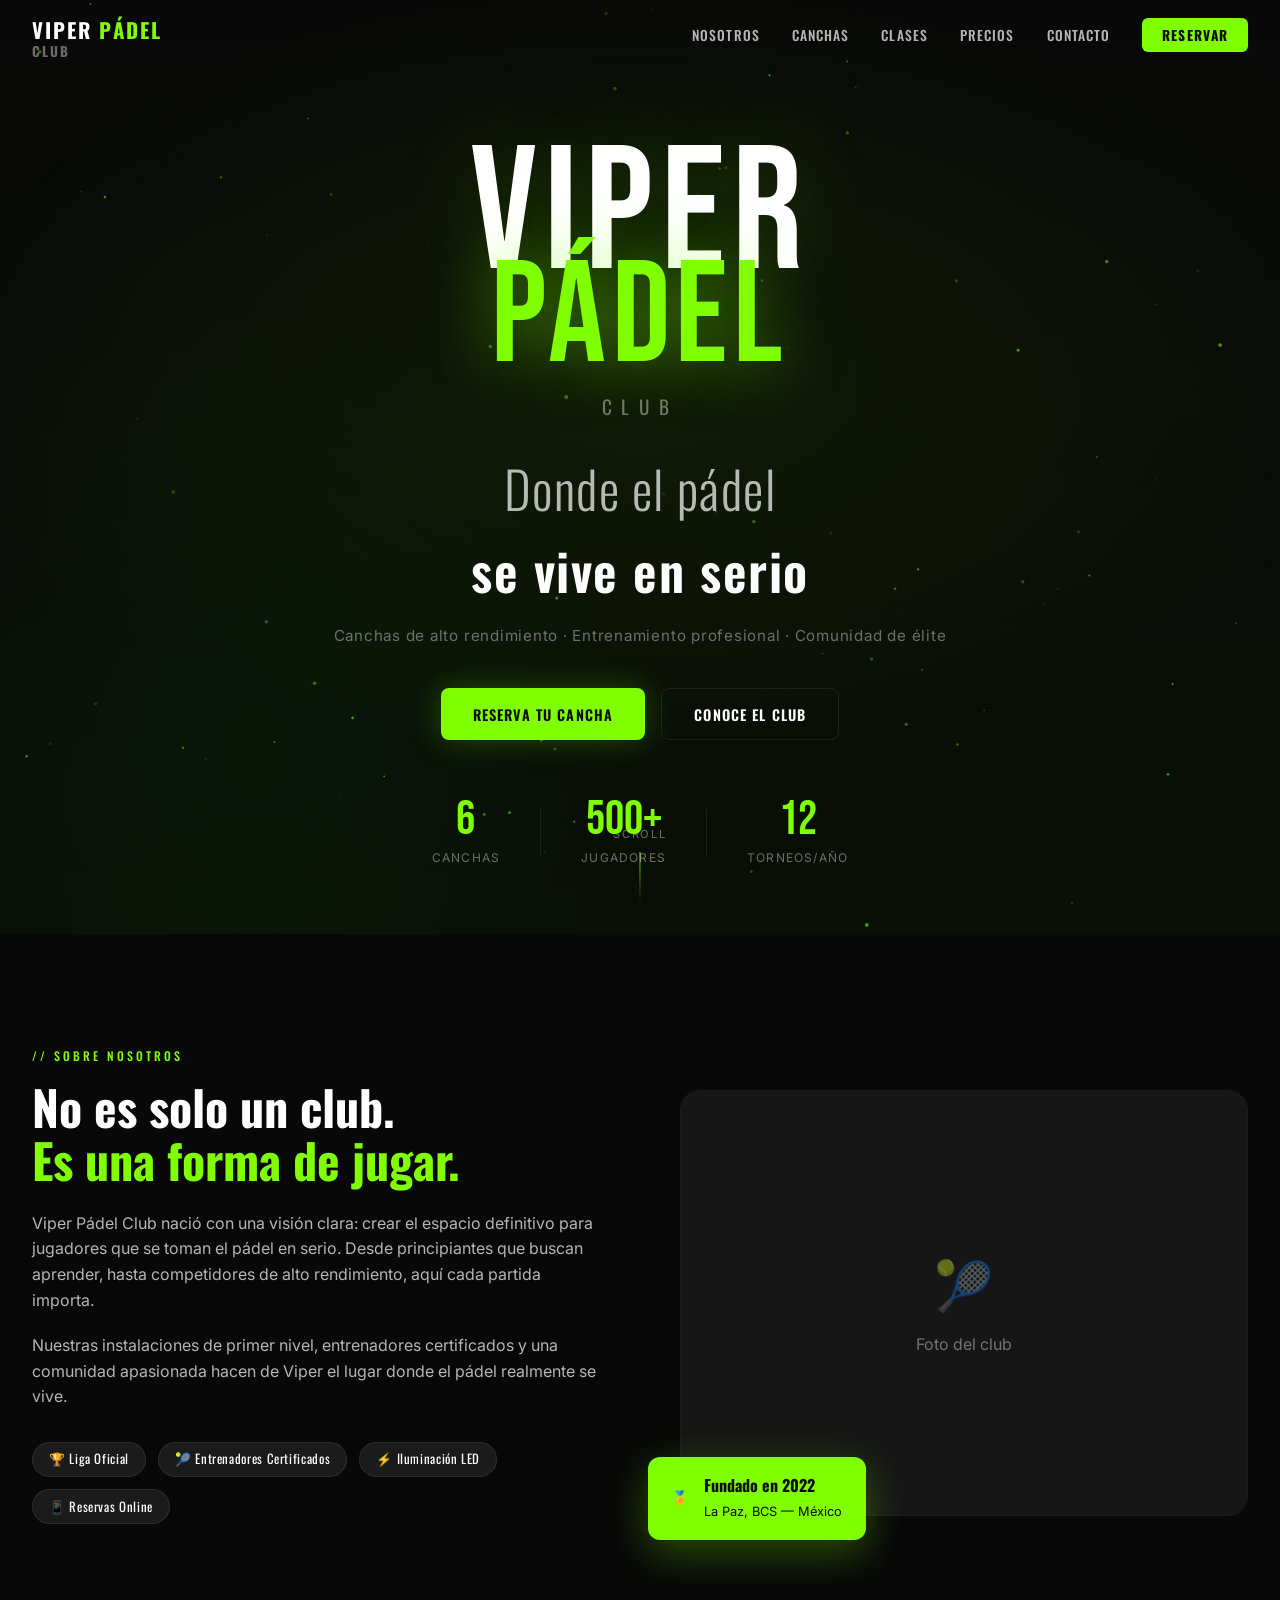
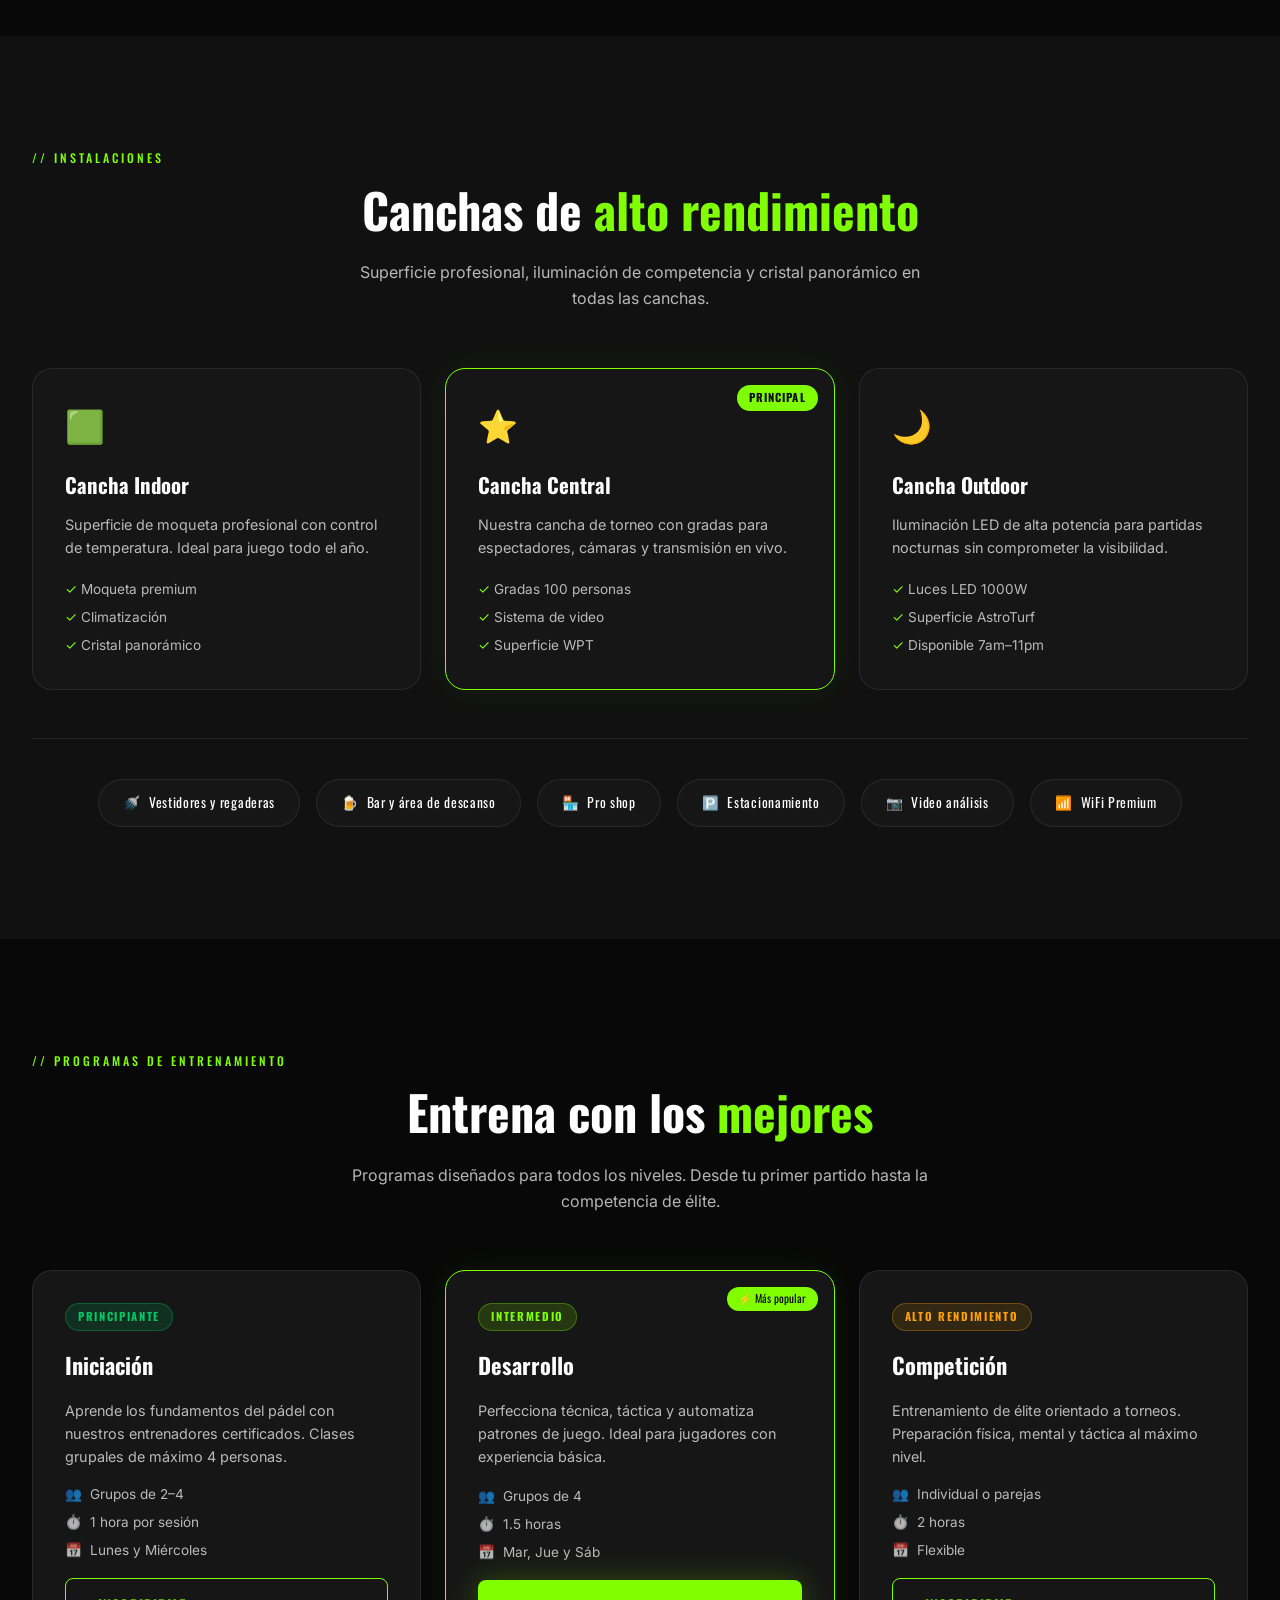
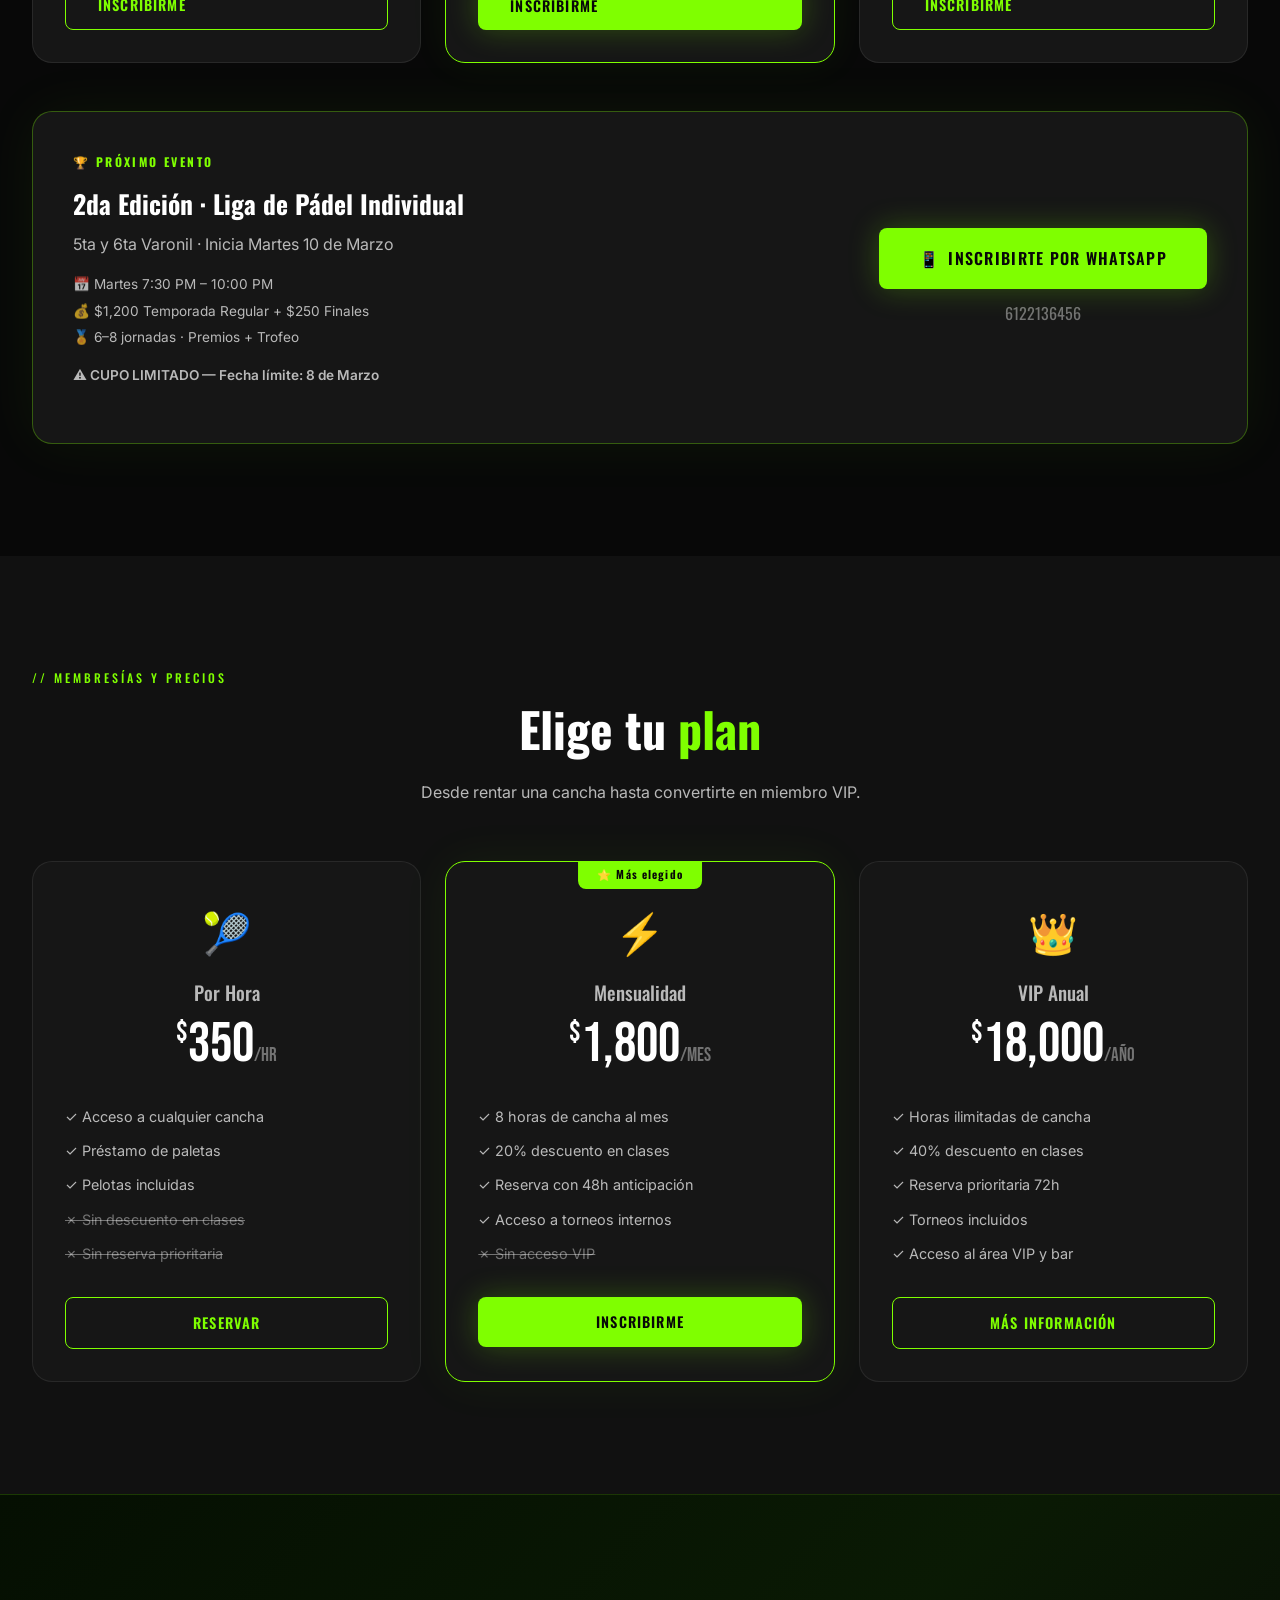
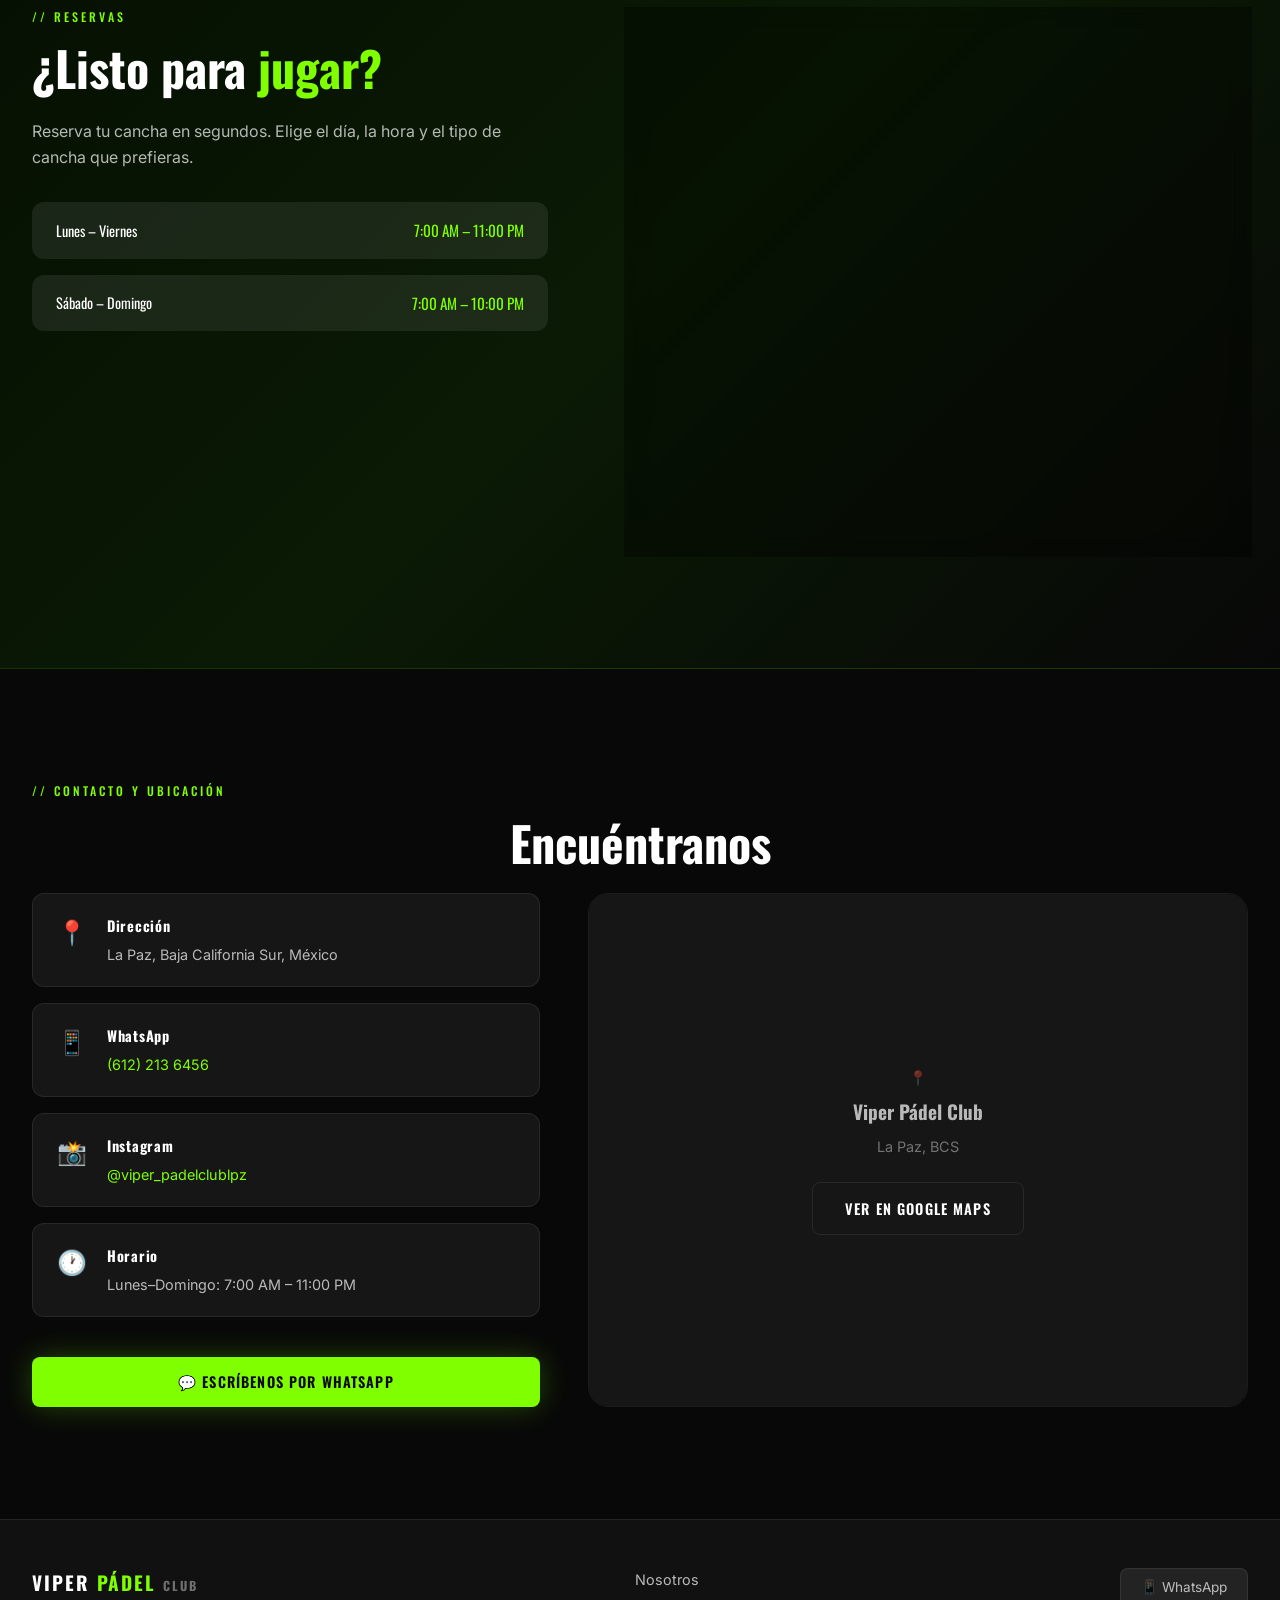
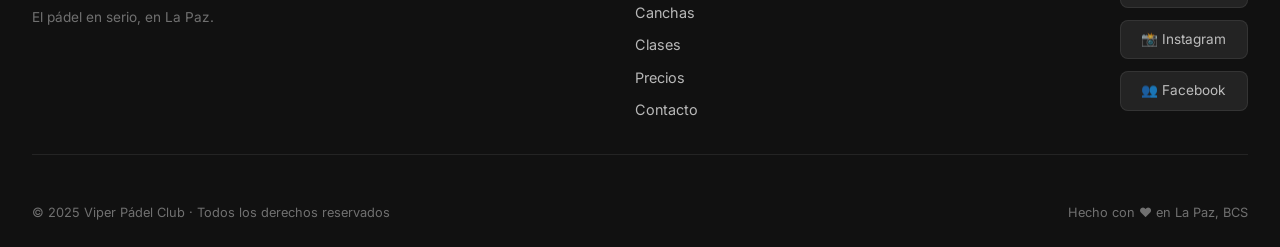
==== commit 4ca4a217: "Primer commit - Viper Pádel Club página web Incluye index.html, estilos CSS, JavaScript y estructura" ====
--- a/index.html
+++ b/index.html
@@ -10,20 +10,6 @@
   <link rel="stylesheet" href="css/styles.css" />
 </head>
 <body>
-
-  <!-- ════════════════ ANUNCIO EVENTO ════════════════ -->
-  <div class="event-modal" id="eventModal" role="dialog" aria-modal="true" aria-labelledby="eventModalTitle">
-    <div class="event-modal-backdrop" id="eventModalBackdrop"></div>
-    <div class="event-modal-card">
-      <button class="event-modal-close" id="eventModalClose" aria-label="Cerrar anuncio">×</button>
-      <h2 class="event-modal-title" id="eventModalTitle">2da Edición · Liga Individual</h2>
-      <img src="assets/images/evento-liga.jpg" alt="Anuncio Liga Individual Viper Pádel Club" class="event-modal-image" />
-      <div class="event-modal-actions">
-        <a href="https://wa.me/526121079889" target="_blank" class="btn btn-primary">Inscribirme por WhatsApp</a>
-        <button class="btn btn-ghost" id="eventModalDismiss">Cerrar</button>
-      </div>
-    </div>
-  </div>
 
   <!-- ════════════════ NAVBAR ════════════════ -->
   <nav class="navbar" id="navbar">
@@ -68,7 +54,7 @@
         <a href="#nosotros" class="btn btn-ghost">Conoce el club</a>
       </div>
       <div class="hero-stats">
-        <div class="stat"><span class="stat-n">5</span><span class="stat-l">Canchas Indoor</span></div>
+        <div class="stat"><span class="stat-n">6</span><span class="stat-l">Canchas</span></div>
         <div class="stat-divider"></div>
         <div class="stat"><span class="stat-n">500+</span><span class="stat-l">Jugadores</span></div>
         <div class="stat-divider"></div>
@@ -128,8 +114,8 @@
       <div class="courts-grid">
         <div class="court-card" data-animate>
           <div class="court-icon">🟩</div>
-          <h3>Canchas Indoor 1 y 2</h3>
-          <p>Superficie de moqueta profesional y condiciones controladas para jugar cómodo todo el año.</p>
+          <h3>Cancha Indoor</h3>
+          <p>Superficie de moqueta profesional con control de temperatura. Ideal para juego todo el año.</p>
           <ul class="court-features">
             <li>✓ Moqueta premium</li>
             <li>✓ Climatización</li>
@@ -139,21 +125,21 @@
         <div class="court-card featured" data-animate>
           <div class="court-badge">Principal</div>
           <div class="court-icon">⭐</div>
-          <h3>Canchas Indoor 3 y 4</h3>
-          <p>Canchas de alto nivel para retas y torneos internos con iluminación LED profesional.</p>
+          <h3>Cancha Central</h3>
+          <p>Nuestra cancha de torneo con gradas para espectadores, cámaras y transmisión en vivo.</p>
           <ul class="court-features">
-            <li>✓ Iluminación LED competencia</li>
-            <li>✓ Superficie de alto rendimiento</li>
-            <li>✓ Espacio para espectadores</li>
+            <li>✓ Gradas 100 personas</li>
+            <li>✓ Sistema de video</li>
+            <li>✓ Superficie WPT</li>
           </ul>
         </div>
         <div class="court-card" data-animate>
-          <div class="court-icon">🏟️</div>
-          <h3>Cancha Indoor 5 (Central)</h3>
-          <p>Nuestra cancha principal indoor para eventos y partidos destacados.</p>
+          <div class="court-icon">🌙</div>
+          <h3>Cancha Outdoor</h3>
+          <p>Iluminación LED de alta potencia para partidas nocturnas sin comprometer la visibilidad.</p>
           <ul class="court-features">
-            <li>✓ Cancha central indoor</li>
-            <li>✓ Excelente visibilidad</li>
+            <li>✓ Luces LED 1000W</li>
+            <li>✓ Superficie AstroTurf</li>
             <li>✓ Disponible 7am–11pm</li>
           </ul>
         </div>
@@ -340,11 +326,11 @@
             <label>Cancha</label>
             <select required>
               <option value="">Selecciona cancha</option>
-              <option>Cancha Indoor 1</option>
-              <option>Cancha Indoor 2</option>
-              <option>Cancha Indoor 3</option>
-              <option>Cancha Indoor 4</option>
-              <option>Cancha Indoor 5 (Central)</option>
+              <option>Cancha 1 — Indoor</option>
+              <option>Cancha 2 — Indoor</option>
+              <option>Cancha Central (Torneo)</option>
+              <option>Cancha Outdoor A</option>
+              <option>Cancha Outdoor B</option>
             </select>
           </div>
           <div class="form-group">
--- a/css/styles.css
+++ b/css/styles.css
@@ -38,73 +38,6 @@
   overflow-x: hidden;
 }
 
-/* ══════════════════════════════════
-   EVENT MODAL
-══════════════════════════════════ */
-.event-modal {
-  position: fixed;
-  inset: 0;
-  z-index: 2000;
-  display: none;
-  align-items: center;
-  justify-content: center;
-  padding: 1rem;
-}
-.event-modal.open { display: flex; }
-.event-modal-backdrop {
-  position: absolute;
-  inset: 0;
-  background: rgba(0, 0, 0, 0.78);
-  backdrop-filter: blur(4px);
-}
-.event-modal-card {
-  position: relative;
-  z-index: 1;
-  width: min(560px, 96vw);
-  max-height: 92vh;
-  overflow: auto;
-  background: #111;
-  border: 1px solid rgba(127,255,0,0.3);
-  border-radius: 16px;
-  box-shadow: 0 0 50px rgba(127,255,0,0.22);
-  padding: 1rem;
-}
-.event-modal-title {
-  font-family: var(--font-title);
-  text-transform: uppercase;
-  letter-spacing: .08em;
-  font-size: 1.2rem;
-  margin: .2rem 0 .8rem;
-  color: var(--green);
-  text-align: center;
-}
-.event-modal-image {
-  width: 100%;
-  border-radius: 10px;
-  display: block;
-  border: 1px solid var(--border);
-}
-.event-modal-close {
-  position: absolute;
-  top: .45rem;
-  right: .45rem;
-  width: 34px;
-  height: 34px;
-  border-radius: 999px;
-  border: 1px solid var(--border);
-  background: rgba(0,0,0,.65);
-  color: var(--white);
-  font-size: 1.35rem;
-  cursor: pointer;
-}
-.event-modal-actions {
-  display: flex;
-  gap: .75rem;
-  justify-content: center;
-  flex-wrap: wrap;
-  margin-top: .9rem;
-}
-
 /* ── Scrollbar ── */
 ::-webkit-scrollbar { width: 6px; }
 ::-webkit-scrollbar-track { background: var(--black-2); }
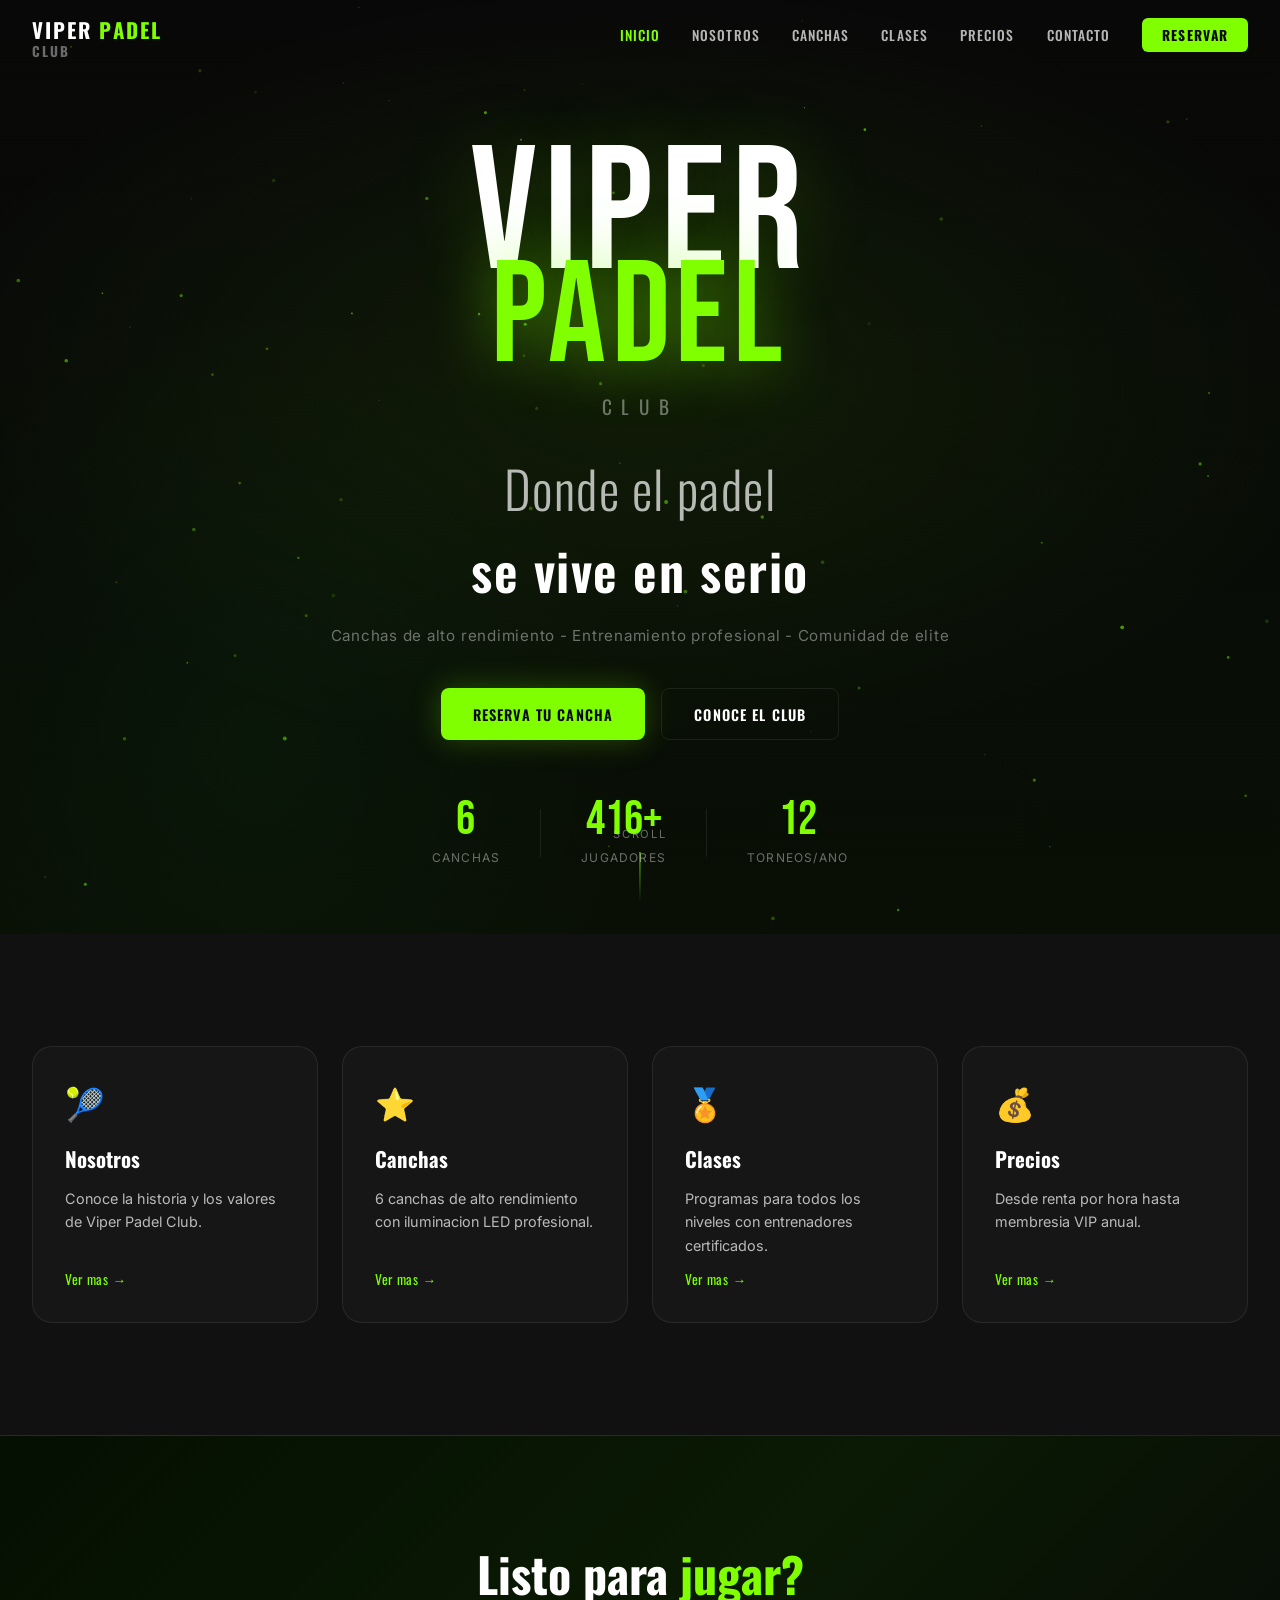
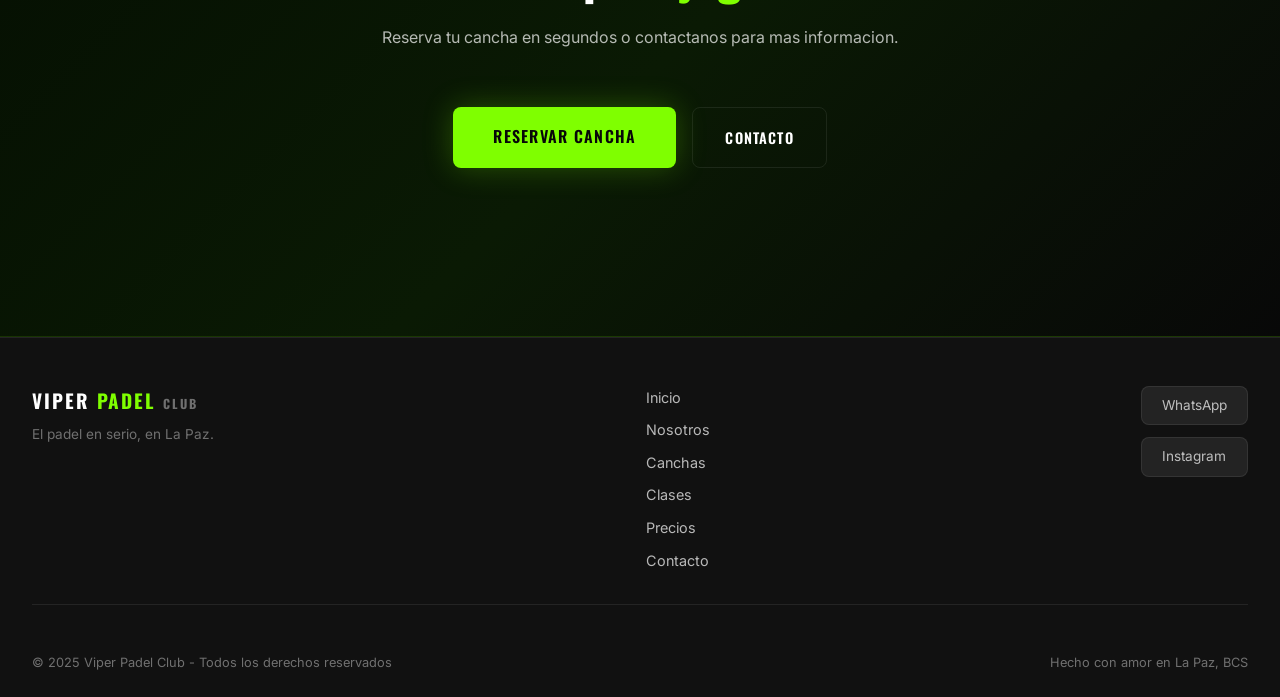
==== commit 2f8779c3: "Reestructurar sitio web en páginas separadas Separar el index.html monolítico en páginas individuale" ====
--- a/index.html
+++ b/index.html
@@ -3,7 +3,7 @@
 <head>
   <meta charset="UTF-8" />
   <meta name="viewport" content="width=device-width, initial-scale=1.0" />
-  <title>Viper Pádel Club</title>
+  <title>Viper Padel Club</title>
   <link rel="preconnect" href="https://fonts.googleapis.com" />
   <link rel="preconnect" href="https://fonts.gstatic.com" crossorigin />
   <link href="https://fonts.googleapis.com/css2?family=Bebas+Neue&family=Oswald:wght@300;400;500;600;700&family=Inter:wght@300;400;500;600&display=swap" rel="stylesheet" />
@@ -11,416 +11,127 @@
 </head>
 <body>
 
-  <!-- ════════════════ NAVBAR ════════════════ -->
+  <!-- NAVBAR -->
   <nav class="navbar" id="navbar">
     <div class="nav-container">
-      <a href="#hero" class="nav-logo">
-        <!-- Cambia a <img src="assets/images/logo.png"> cuando tengas el archivo -->
-        <span class="logo-text">VIPER <em>PÁDEL</em> <small>CLUB</small></span>
+      <a href="index.html" class="nav-logo">
+        <span class="logo-text">VIPER <em>PADEL</em> <small>CLUB</small></span>
       </a>
-      <button class="nav-toggle" id="navToggle" aria-label="Menú">
+      <button class="nav-toggle" id="navToggle" aria-label="Menu">
         <span></span><span></span><span></span>
       </button>
       <ul class="nav-links" id="navLinks">
-        <li><a href="#nosotros">Nosotros</a></li>
-        <li><a href="#canchas">Canchas</a></li>
-        <li><a href="#clases">Clases</a></li>
-        <li><a href="#precios">Precios</a></li>
-        <li><a href="#contacto">Contacto</a></li>
-        <li><a href="#reservar" class="nav-cta">Reservar</a></li>
+        <li><a href="index.html" class="active">Inicio</a></li>
+        <li><a href="nosotros.html">Nosotros</a></li>
+        <li><a href="canchas.html">Canchas</a></li>
+        <li><a href="clases.html">Clases</a></li>
+        <li><a href="precios.html">Precios</a></li>
+        <li><a href="contacto.html">Contacto</a></li>
+        <li><a href="reservar.html" class="nav-cta">Reservar</a></li>
       </ul>
     </div>
   </nav>
 
-  <!-- ════════════════ HERO ════════════════ -->
+  <!-- HERO -->
   <section class="hero" id="hero">
     <div class="hero-bg"></div>
     <div class="hero-particles" id="particles"></div>
     <div class="hero-content">
       <div class="hero-logo">
-        <!-- Descomenta cuando tengas el logo PNG:
-        <img src="assets/images/logo.png" alt="Viper Pádel Club" class="hero-logo-img" />
-        -->
         <div class="hero-logo-text">
           <span class="viper">VIPER</span>
-          <span class="padel">PÁDEL</span>
+          <span class="padel">PADEL</span>
           <span class="club-label">CLUB</span>
         </div>
       </div>
-      <h1 class="hero-title">Donde el pádel<br /><em>se vive en serio</em></h1>
-      <p class="hero-sub">Canchas de alto rendimiento · Entrenamiento profesional · Comunidad de élite</p>
+      <h1 class="hero-title">Donde el padel<br /><em>se vive en serio</em></h1>
+      <p class="hero-sub">Canchas de alto rendimiento - Entrenamiento profesional - Comunidad de elite</p>
       <div class="hero-actions">
-        <a href="#reservar" class="btn btn-primary">Reserva tu cancha</a>
-        <a href="#nosotros" class="btn btn-ghost">Conoce el club</a>
+        <a href="reservar.html" class="btn btn-primary">Reserva tu cancha</a>
+        <a href="nosotros.html" class="btn btn-ghost">Conoce el club</a>
       </div>
       <div class="hero-stats">
         <div class="stat"><span class="stat-n">6</span><span class="stat-l">Canchas</span></div>
         <div class="stat-divider"></div>
         <div class="stat"><span class="stat-n">500+</span><span class="stat-l">Jugadores</span></div>
         <div class="stat-divider"></div>
-        <div class="stat"><span class="stat-n">12</span><span class="stat-l">Torneos/año</span></div>
+        <div class="stat"><span class="stat-n">12</span><span class="stat-l">Torneos/ano</span></div>
       </div>
     </div>
-    <a href="#nosotros" class="hero-scroll">
+    <a href="nosotros.html" class="hero-scroll">
       <span>Scroll</span>
       <div class="scroll-line"></div>
     </a>
   </section>
 
-  <!-- ════════════════ NOSOTROS ════════════════ -->
-  <section class="section" id="nosotros">
+  <!-- QUICK SECTIONS -->
+  <section class="section section-dark">
     <div class="container">
-      <div class="section-label">// SOBRE NOSOTROS</div>
-      <div class="about-grid">
-        <div class="about-text" data-animate>
-          <h2 class="section-title">No es solo un club.<br /><em>Es una forma de jugar.</em></h2>
-          <p>Viper Pádel Club nació con una visión clara: crear el espacio definitivo para jugadores que se toman el pádel en serio. Desde principiantes que buscan aprender, hasta competidores de alto rendimiento, aquí cada partida importa.</p>
-          <p>Nuestras instalaciones de primer nivel, entrenadores certificados y una comunidad apasionada hacen de Viper el lugar donde el pádel realmente se vive.</p>
-          <div class="about-badges">
-            <div class="badge">🏆 Liga Oficial</div>
-            <div class="badge">🎾 Entrenadores Certificados</div>
-            <div class="badge">⚡ Iluminación LED</div>
-            <div class="badge">📱 Reservas Online</div>
-          </div>
-        </div>
-        <div class="about-visual" data-animate>
-          <div class="about-card-big">
-            <div class="about-img-placeholder">
-              <!-- <img src="assets/images/about.jpg" alt="Club" /> -->
-              <div class="img-placeholder-content">
-                <span class="placeholder-icon">🎾</span>
-                <span>Foto del club</span>
-              </div>
-            </div>
-          </div>
-          <div class="about-float-card">
-            <span class="float-icon">🏅</span>
-            <div>
-              <strong>Fundado en 2022</strong>
-              <span>La Paz, BCS — México</span>
-            </div>
-          </div>
-        </div>
+      <div class="quick-grid">
+        <a href="nosotros.html" class="quick-card" data-animate>
+          <div class="quick-icon">&#127934;</div>
+          <h3>Nosotros</h3>
+          <p>Conoce la historia y los valores de Viper Padel Club.</p>
+          <span class="quick-link">Ver mas &rarr;</span>
+        </a>
+        <a href="canchas.html" class="quick-card" data-animate>
+          <div class="quick-icon">&#11088;</div>
+          <h3>Canchas</h3>
+          <p>6 canchas de alto rendimiento con iluminacion LED profesional.</p>
+          <span class="quick-link">Ver mas &rarr;</span>
+        </a>
+        <a href="clases.html" class="quick-card" data-animate>
+          <div class="quick-icon">&#127941;</div>
+          <h3>Clases</h3>
+          <p>Programas para todos los niveles con entrenadores certificados.</p>
+          <span class="quick-link">Ver mas &rarr;</span>
+        </a>
+        <a href="precios.html" class="quick-card" data-animate>
+          <div class="quick-icon">&#128176;</div>
+          <h3>Precios</h3>
+          <p>Desde renta por hora hasta membresia VIP anual.</p>
+          <span class="quick-link">Ver mas &rarr;</span>
+        </a>
       </div>
     </div>
   </section>
 
-  <!-- ════════════════ CANCHAS ════════════════ -->
-  <section class="section section-dark" id="canchas">
-    <div class="container">
-      <div class="section-label">// INSTALACIONES</div>
-      <h2 class="section-title centered" data-animate>Canchas de <em>alto rendimiento</em></h2>
-      <p class="section-sub centered" data-animate>Superficie profesional, iluminación de competencia y cristal panorámico en todas las canchas.</p>
-      <div class="courts-grid">
-        <div class="court-card" data-animate>
-          <div class="court-icon">🟩</div>
-          <h3>Cancha Indoor</h3>
-          <p>Superficie de moqueta profesional con control de temperatura. Ideal para juego todo el año.</p>
-          <ul class="court-features">
-            <li>✓ Moqueta premium</li>
-            <li>✓ Climatización</li>
-            <li>✓ Cristal panorámico</li>
-          </ul>
-        </div>
-        <div class="court-card featured" data-animate>
-          <div class="court-badge">Principal</div>
-          <div class="court-icon">⭐</div>
-          <h3>Cancha Central</h3>
-          <p>Nuestra cancha de torneo con gradas para espectadores, cámaras y transmisión en vivo.</p>
-          <ul class="court-features">
-            <li>✓ Gradas 100 personas</li>
-            <li>✓ Sistema de video</li>
-            <li>✓ Superficie WPT</li>
-          </ul>
-        </div>
-        <div class="court-card" data-animate>
-          <div class="court-icon">🌙</div>
-          <h3>Cancha Outdoor</h3>
-          <p>Iluminación LED de alta potencia para partidas nocturnas sin comprometer la visibilidad.</p>
-          <ul class="court-features">
-            <li>✓ Luces LED 1000W</li>
-            <li>✓ Superficie AstroTurf</li>
-            <li>✓ Disponible 7am–11pm</li>
-          </ul>
-        </div>
-      </div>
-      <div class="amenities">
-        <div class="amenity" data-animate><span>🚿</span> Vestidores y regaderas</div>
-        <div class="amenity" data-animate><span>🍺</span> Bar y área de descanso</div>
-        <div class="amenity" data-animate><span>🏪</span> Pro shop</div>
-        <div class="amenity" data-animate><span>🅿️</span> Estacionamiento</div>
-        <div class="amenity" data-animate><span>📷</span> Video análisis</div>
-        <div class="amenity" data-animate><span>📶</span> WiFi Premium</div>
+  <!-- CTA -->
+  <section class="section section-accent">
+    <div class="container" style="text-align:center">
+      <h2 class="section-title centered" data-animate>Listo para <em>jugar?</em></h2>
+      <p class="section-sub centered" data-animate>Reserva tu cancha en segundos o contactanos para mas informacion.</p>
+      <div class="hero-actions" data-animate>
+        <a href="reservar.html" class="btn btn-primary btn-lg">Reservar cancha</a>
+        <a href="contacto.html" class="btn btn-ghost">Contacto</a>
       </div>
     </div>
   </section>
 
-  <!-- ════════════════ CLASES ════════════════ -->
-  <section class="section" id="clases">
-    <div class="container">
-      <div class="section-label">// PROGRAMAS DE ENTRENAMIENTO</div>
-      <h2 class="section-title centered" data-animate>Entrena con los <em>mejores</em></h2>
-      <p class="section-sub centered" data-animate>Programas diseñados para todos los niveles. Desde tu primer partido hasta la competencia de élite.</p>
-      <div class="programs-grid">
-        <div class="program-card" data-animate>
-          <div class="program-level beginner">Principiante</div>
-          <h3>Iniciación</h3>
-          <p>Aprende los fundamentos del pádel con nuestros entrenadores certificados. Clases grupales de máximo 4 personas.</p>
-          <div class="program-details">
-            <div class="prog-detail"><span>👥</span> Grupos de 2–4</div>
-            <div class="prog-detail"><span>⏱️</span> 1 hora por sesión</div>
-            <div class="prog-detail"><span>📅</span> Lunes y Miércoles</div>
-          </div>
-          <a href="#contacto" class="btn btn-outline">Inscribirme</a>
-        </div>
-        <div class="program-card featured" data-animate>
-          <div class="program-level intermediate">Intermedio</div>
-          <div class="popular-tag">⚡ Más popular</div>
-          <h3>Desarrollo</h3>
-          <p>Perfecciona técnica, táctica y automatiza patrones de juego. Ideal para jugadores con experiencia básica.</p>
-          <div class="program-details">
-            <div class="prog-detail"><span>👥</span> Grupos de 4</div>
-            <div class="prog-detail"><span>⏱️</span> 1.5 horas</div>
-            <div class="prog-detail"><span>📅</span> Mar, Jue y Sáb</div>
-          </div>
-          <a href="#contacto" class="btn btn-primary">Inscribirme</a>
-        </div>
-        <div class="program-card" data-animate>
-          <div class="program-level advanced">Alto Rendimiento</div>
-          <h3>Competición</h3>
-          <p>Entrenamiento de élite orientado a torneos. Preparación física, mental y táctica al máximo nivel.</p>
-          <div class="program-details">
-            <div class="prog-detail"><span>👥</span> Individual o parejas</div>
-            <div class="prog-detail"><span>⏱️</span> 2 horas</div>
-            <div class="prog-detail"><span>📅</span> Flexible</div>
-          </div>
-          <a href="#contacto" class="btn btn-outline">Inscribirme</a>
-        </div>
-      </div>
-
-      <!-- Liga promo -->
-      <div class="liga-promo" data-animate>
-        <div class="liga-promo-content">
-          <div class="liga-tag">🏆 PRÓXIMO EVENTO</div>
-          <h3>2da Edición · Liga de Pádel Individual</h3>
-          <p>5ta y 6ta Varonil · Inicia Martes 10 de Marzo</p>
-          <div class="liga-info">
-            <span>📅 Martes 7:30 PM – 10:00 PM</span>
-            <span>💰 $1,200 Temporada Regular + $250 Finales</span>
-            <span>🏅 6–8 jornadas · Premios + Trofeo</span>
-          </div>
-          <p class="liga-urgency">⚠️ CUPO LIMITADO — Fecha límite: 8 de Marzo</p>
-        </div>
-        <div class="liga-promo-cta">
-          <a href="https://wa.me/526122136456" target="_blank" class="btn btn-primary btn-lg">
-            <span>📱</span> Inscribirte por WhatsApp
-          </a>
-          <span class="liga-contact">6122136456</span>
-        </div>
-      </div>
-    </div>
-  </section>
-
-  <!-- ════════════════ PRECIOS ════════════════ -->
-  <section class="section section-dark" id="precios">
-    <div class="container">
-      <div class="section-label">// MEMBRESÍAS Y PRECIOS</div>
-      <h2 class="section-title centered" data-animate>Elige tu <em>plan</em></h2>
-      <p class="section-sub centered" data-animate>Desde rentar una cancha hasta convertirte en miembro VIP.</p>
-      <div class="pricing-grid">
-        <div class="pricing-card" data-animate>
-          <div class="pricing-header">
-            <span class="pricing-icon">🎾</span>
-            <h3>Por Hora</h3>
-            <div class="pricing-price"><span class="currency">$</span>350<span class="period">/hr</span></div>
-          </div>
-          <ul class="pricing-features">
-            <li>✓ Acceso a cualquier cancha</li>
-            <li>✓ Préstamo de paletas</li>
-            <li>✓ Pelotas incluidas</li>
-            <li class="disabled">✗ Sin descuento en clases</li>
-            <li class="disabled">✗ Sin reserva prioritaria</li>
-          </ul>
-          <a href="#reservar" class="btn btn-outline btn-full">Reservar</a>
-        </div>
-        <div class="pricing-card featured" data-animate>
-          <div class="pricing-popular">⭐ Más elegido</div>
-          <div class="pricing-header">
-            <span class="pricing-icon">⚡</span>
-            <h3>Mensualidad</h3>
-            <div class="pricing-price"><span class="currency">$</span>1,800<span class="period">/mes</span></div>
-          </div>
-          <ul class="pricing-features">
-            <li>✓ 8 horas de cancha al mes</li>
-            <li>✓ 20% descuento en clases</li>
-            <li>✓ Reserva con 48h anticipación</li>
-            <li>✓ Acceso a torneos internos</li>
-            <li class="disabled">✗ Sin acceso VIP</li>
-          </ul>
-          <a href="#contacto" class="btn btn-primary btn-full">Inscribirme</a>
-        </div>
-        <div class="pricing-card" data-animate>
-          <div class="pricing-header">
-            <span class="pricing-icon">👑</span>
-            <h3>VIP Anual</h3>
-            <div class="pricing-price"><span class="currency">$</span>18,000<span class="period">/año</span></div>
-          </div>
-          <ul class="pricing-features">
-            <li>✓ Horas ilimitadas de cancha</li>
-            <li>✓ 40% descuento en clases</li>
-            <li>✓ Reserva prioritaria 72h</li>
-            <li>✓ Torneos incluidos</li>
-            <li>✓ Acceso al área VIP y bar</li>
-          </ul>
-          <a href="#contacto" class="btn btn-outline btn-full">Más información</a>
-        </div>
-      </div>
-    </div>
-  </section>
-
-  <!-- ════════════════ RESERVAR ════════════════ -->
-  <section class="section section-accent" id="reservar">
-    <div class="container">
-      <div class="reserve-split">
-        <div class="reserve-text" data-animate>
-          <div class="section-label">// RESERVAS</div>
-          <h2 class="section-title">¿Listo para <em>jugar?</em></h2>
-          <p>Reserva tu cancha en segundos. Elige el día, la hora y el tipo de cancha que prefieras.</p>
-          <div class="reserve-hours">
-            <div class="hour-row">
-              <span class="day">Lunes – Viernes</span>
-              <span class="time">7:00 AM – 11:00 PM</span>
-            </div>
-            <div class="hour-row">
-              <span class="day">Sábado – Domingo</span>
-              <span class="time">7:00 AM – 10:00 PM</span>
-            </div>
-          </div>
-        </div>
-        <form class="reserve-form" data-animate>
-          <div class="form-group">
-            <label>Nombre completo</label>
-            <input type="text" placeholder="Tu nombre" required />
-          </div>
-          <div class="form-row">
-            <div class="form-group">
-              <label>Fecha</label>
-              <input type="date" required />
-            </div>
-            <div class="form-group">
-              <label>Hora</label>
-              <select required>
-                <option value="">Selecciona</option>
-                <option>7:00 AM</option><option>8:00 AM</option>
-                <option>9:00 AM</option><option>10:00 AM</option>
-                <option>11:00 AM</option><option>12:00 PM</option>
-                <option>1:00 PM</option><option>2:00 PM</option>
-                <option>3:00 PM</option><option>4:00 PM</option>
-                <option>5:00 PM</option><option>6:00 PM</option>
-                <option>7:00 PM</option><option>8:00 PM</option>
-                <option>9:00 PM</option><option>10:00 PM</option>
-              </select>
-            </div>
-          </div>
-          <div class="form-group">
-            <label>Cancha</label>
-            <select required>
-              <option value="">Selecciona cancha</option>
-              <option>Cancha 1 — Indoor</option>
-              <option>Cancha 2 — Indoor</option>
-              <option>Cancha Central (Torneo)</option>
-              <option>Cancha Outdoor A</option>
-              <option>Cancha Outdoor B</option>
-            </select>
-          </div>
-          <div class="form-group">
-            <label>WhatsApp</label>
-            <input type="tel" placeholder="612 000 0000" required />
-          </div>
-          <button type="submit" class="btn btn-primary btn-full">
-            Confirmar Reserva ⚡
-          </button>
-          <p class="form-note">También puedes escribirnos directo al <a href="https://wa.me/526122136456" target="_blank">6122136456</a></p>
-        </form>
-      </div>
-    </div>
-  </section>
-
-  <!-- ════════════════ CONTACTO ════════════════ -->
-  <section class="section" id="contacto">
-    <div class="container">
-      <div class="section-label">// CONTACTO Y UBICACIÓN</div>
-      <h2 class="section-title centered" data-animate>Encuéntranos</h2>
-      <div class="contact-grid">
-        <div class="contact-info" data-animate>
-          <div class="contact-card">
-            <span class="contact-icon">📍</span>
-            <div>
-              <strong>Dirección</strong>
-              <p>La Paz, Baja California Sur, México</p>
-            </div>
-          </div>
-          <div class="contact-card">
-            <span class="contact-icon">📱</span>
-            <div>
-              <strong>WhatsApp</strong>
-              <p><a href="https://wa.me/526122136456">(612) 213 6456</a></p>
-            </div>
-          </div>
-          <div class="contact-card">
-            <span class="contact-icon">📸</span>
-            <div>
-              <strong>Instagram</strong>
-              <p><a href="https://www.instagram.com/viper_padelclublpz/" target="_blank">@viper_padelclublpz</a></p>
-            </div>
-          </div>
-          <div class="contact-card">
-            <span class="contact-icon">🕐</span>
-            <div>
-              <strong>Horario</strong>
-              <p>Lunes–Domingo: 7:00 AM – 11:00 PM</p>
-            </div>
-          </div>
-          <a href="https://wa.me/526122136456" target="_blank" class="btn btn-primary btn-full" style="margin-top:1.5rem">
-            💬 Escríbenos por WhatsApp
-          </a>
-        </div>
-        <div class="contact-map" data-animate>
-          <div class="map-placeholder">
-            <span class="map-pin">📍</span>
-            <strong>Viper Pádel Club</strong>
-            <span>La Paz, BCS</span>
-            <a href="https://maps.google.com" target="_blank" class="btn btn-ghost" style="margin-top:1rem">Ver en Google Maps</a>
-          </div>
-        </div>
-      </div>
-    </div>
-  </section>
-
-  <!-- ════════════════ FOOTER ════════════════ -->
+  <!-- FOOTER -->
   <footer class="footer">
     <div class="container">
       <div class="footer-top">
         <div class="footer-brand">
-          <div class="footer-logo-text">VIPER <em>PÁDEL</em> <small>CLUB</small></div>
-          <p>El pádel en serio, en La Paz.</p>
+          <div class="footer-logo-text">VIPER <em>PADEL</em> <small>CLUB</small></div>
+          <p>El padel en serio, en La Paz.</p>
         </div>
         <div class="footer-links">
-          <a href="#nosotros">Nosotros</a>
-          <a href="#canchas">Canchas</a>
-          <a href="#clases">Clases</a>
-          <a href="#precios">Precios</a>
-          <a href="#contacto">Contacto</a>
+          <a href="index.html">Inicio</a>
+          <a href="nosotros.html">Nosotros</a>
+          <a href="canchas.html">Canchas</a>
+          <a href="clases.html">Clases</a>
+          <a href="precios.html">Precios</a>
+          <a href="contacto.html">Contacto</a>
         </div>
         <div class="footer-social">
-          <a href="https://wa.me/526122136456" target="_blank" class="social-btn">📱 WhatsApp</a>
-          <a href="https://www.instagram.com/viper_padelclublpz/" target="_blank" class="social-btn">📸 Instagram</a>
-          <a href="#" class="social-btn">👥 Facebook</a>
+          <a href="https://wa.me/526122136456" target="_blank" class="social-btn">WhatsApp</a>
+          <a href="https://www.instagram.com/viper_padelclublpz/" target="_blank" class="social-btn">Instagram</a>
         </div>
       </div>
       <div class="footer-bottom">
-        <span>© 2025 Viper Pádel Club · Todos los derechos reservados</span>
-        <span>Hecho con ❤️ en La Paz, BCS</span>
+        <span>&copy; 2025 Viper Padel Club - Todos los derechos reservados</span>
+        <span>Hecho con amor en La Paz, BCS</span>
       </div>
     </div>
   </footer>
--- a/css/styles.css
+++ b/css/styles.css
@@ -90,6 +90,7 @@
   transition: opacity var(--transition) !important;
 }
 .nav-cta:hover { opacity: .85; }
+.nav-links a.active { color: var(--green); }
 
 .nav-toggle { display: none; background: none; border: none; cursor: pointer; padding: 4px; flex-direction: column; gap: 5px; }
 .nav-toggle span { display: block; width: 24px; height: 2px; background: var(--white); border-radius: 2px; transition: var(--transition); }
@@ -236,6 +237,60 @@
 .section-title.centered { text-align: center; }
 .section-sub { color: var(--white-70); font-size: 1rem; max-width: 600px; margin-bottom: 3.5rem; }
 .section-sub.centered { text-align: center; margin-left: auto; margin-right: auto; }
+
+/* ══════════════════════════════════
+   PAGE HEADER (subpages)
+══════════════════════════════════ */
+.page-header {
+  padding: calc(var(--nav-h) + 4rem) 0 3rem;
+  background: linear-gradient(180deg, var(--black) 0%, var(--black-2) 100%);
+  border-bottom: 1px solid var(--border);
+}
+.page-header-title {
+  font-family: var(--font-title); font-size: clamp(2.5rem, 5vw, 3.5rem);
+  font-weight: 700; line-height: 1.1; margin-bottom: 1rem;
+}
+.page-header-title em { color: var(--green); font-style: normal; }
+.page-header-sub { color: var(--white-70); font-size: 1.05rem; max-width: 600px; }
+
+/* ══════════════════════════════════
+   VALUES GRID (nosotros)
+══════════════════════════════════ */
+.values-grid {
+  display: grid; grid-template-columns: repeat(4, 1fr); gap: 1.5rem;
+  margin-top: 2.5rem;
+}
+.value-card {
+  background: var(--card-bg); border: 1px solid var(--border);
+  border-radius: var(--radius-lg); padding: 2rem;
+  transition: all var(--transition);
+}
+.value-card:hover { border-color: rgba(127,255,0,0.3); transform: translateY(-4px); }
+.value-number {
+  font-family: var(--font-display); font-size: 2.5rem; color: var(--green);
+  line-height: 1; margin-bottom: 1rem;
+}
+.value-card h3 { font-family: var(--font-title); font-size: 1.2rem; margin-bottom: .75rem; }
+.value-card p { color: var(--white-70); font-size: .9rem; }
+
+/* ══════════════════════════════════
+   QUICK GRID (homepage)
+══════════════════════════════════ */
+.quick-grid {
+  display: grid; grid-template-columns: repeat(4, 1fr); gap: 1.5rem;
+}
+.quick-card {
+  background: var(--card-bg); border: 1px solid var(--border);
+  border-radius: var(--radius-lg); padding: 2rem;
+  text-decoration: none; color: var(--white);
+  transition: all var(--transition);
+  display: flex; flex-direction: column; gap: .75rem;
+}
+.quick-card:hover { border-color: rgba(127,255,0,0.3); transform: translateY(-4px); }
+.quick-icon { font-size: 2rem; }
+.quick-card h3 { font-family: var(--font-title); font-size: 1.3rem; }
+.quick-card p { color: var(--white-70); font-size: .9rem; flex: 1; }
+.quick-link { color: var(--green); font-family: var(--font-title); font-size: .85rem; letter-spacing: .05em; }
 
 /* ══════════════════════════════════
    ABOUT
@@ -535,6 +590,8 @@
   .courts-grid,
   .programs-grid,
   .pricing-grid { grid-template-columns: 1fr 1fr; }
+  .values-grid,
+  .quick-grid { grid-template-columns: 1fr 1fr; }
 }
 @media (max-width: 768px) {
   .nav-links {
@@ -549,6 +606,8 @@
   .courts-grid,
   .programs-grid,
   .pricing-grid { grid-template-columns: 1fr; }
+  .values-grid,
+  .quick-grid { grid-template-columns: 1fr; }
   .hero-stats { gap: 1.5rem; }
   .stat-n { font-size: 2rem; }
   .liga-promo { flex-direction: column; }
